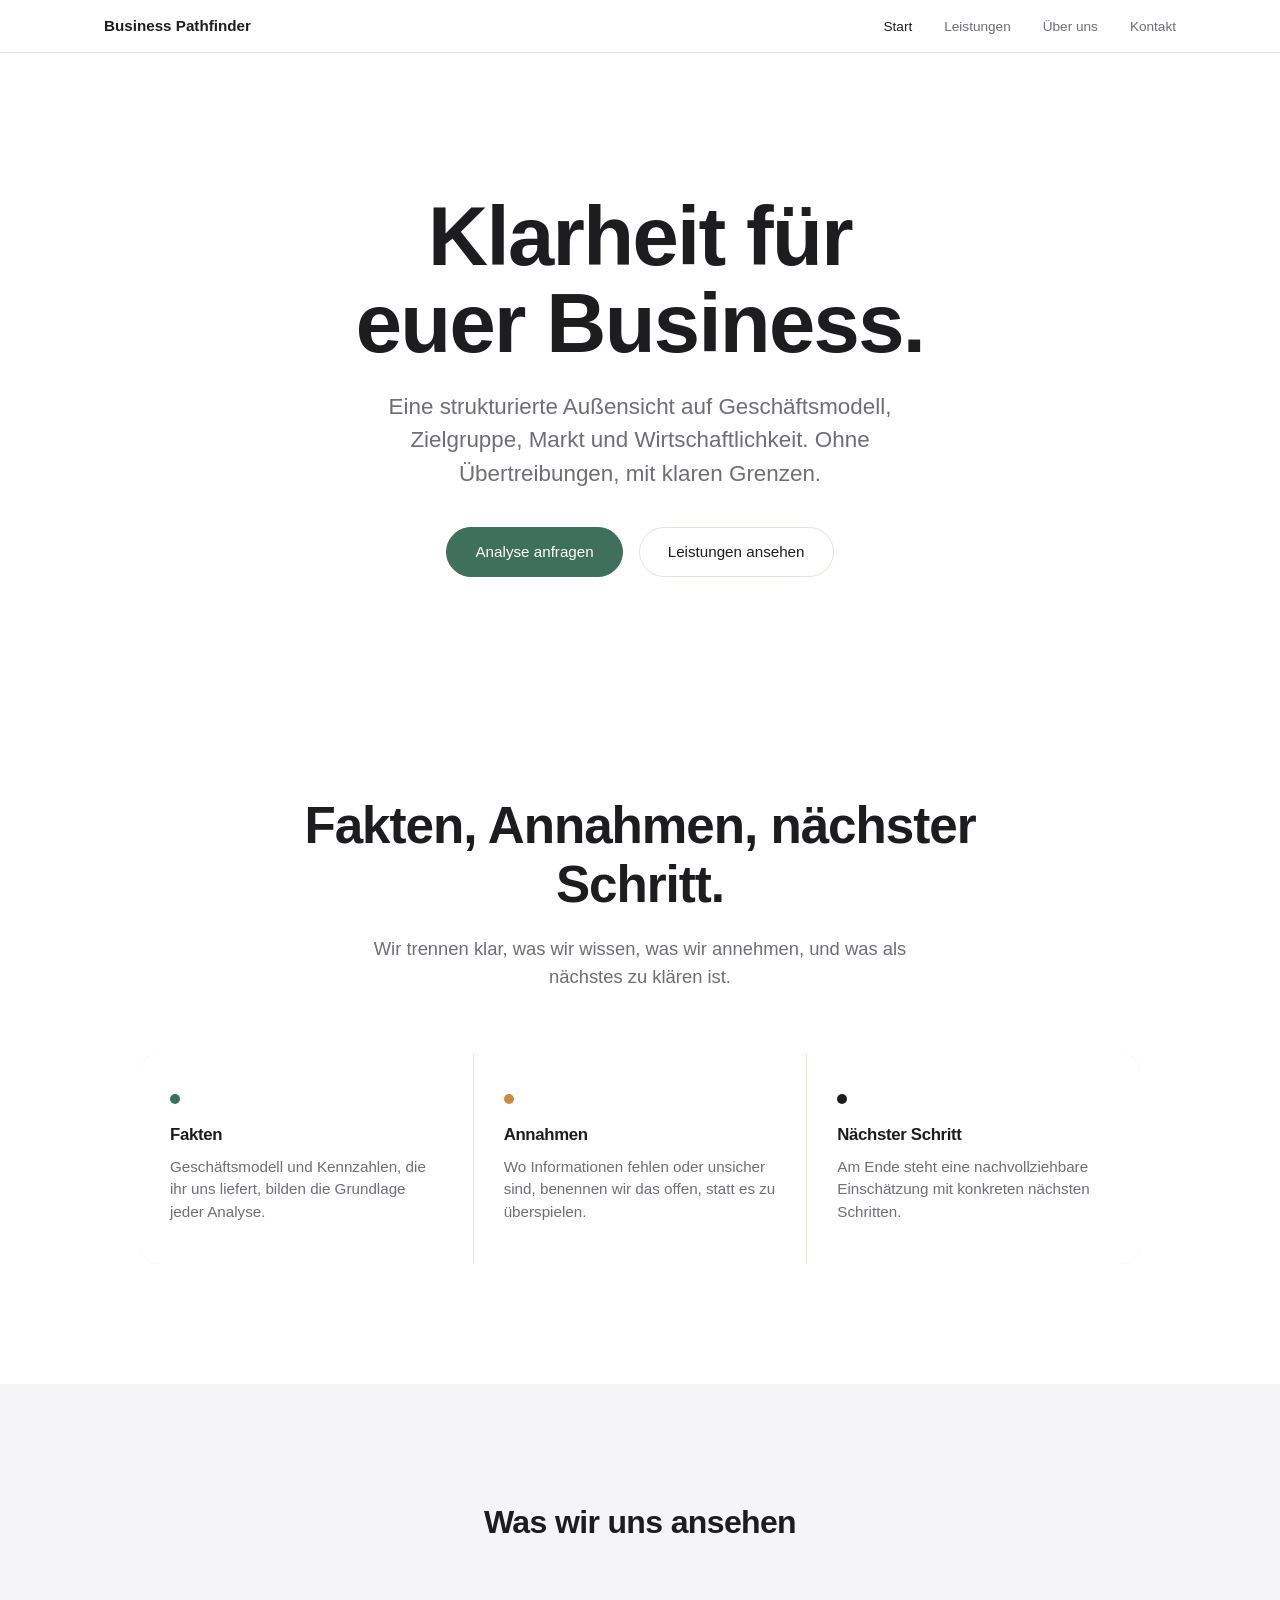
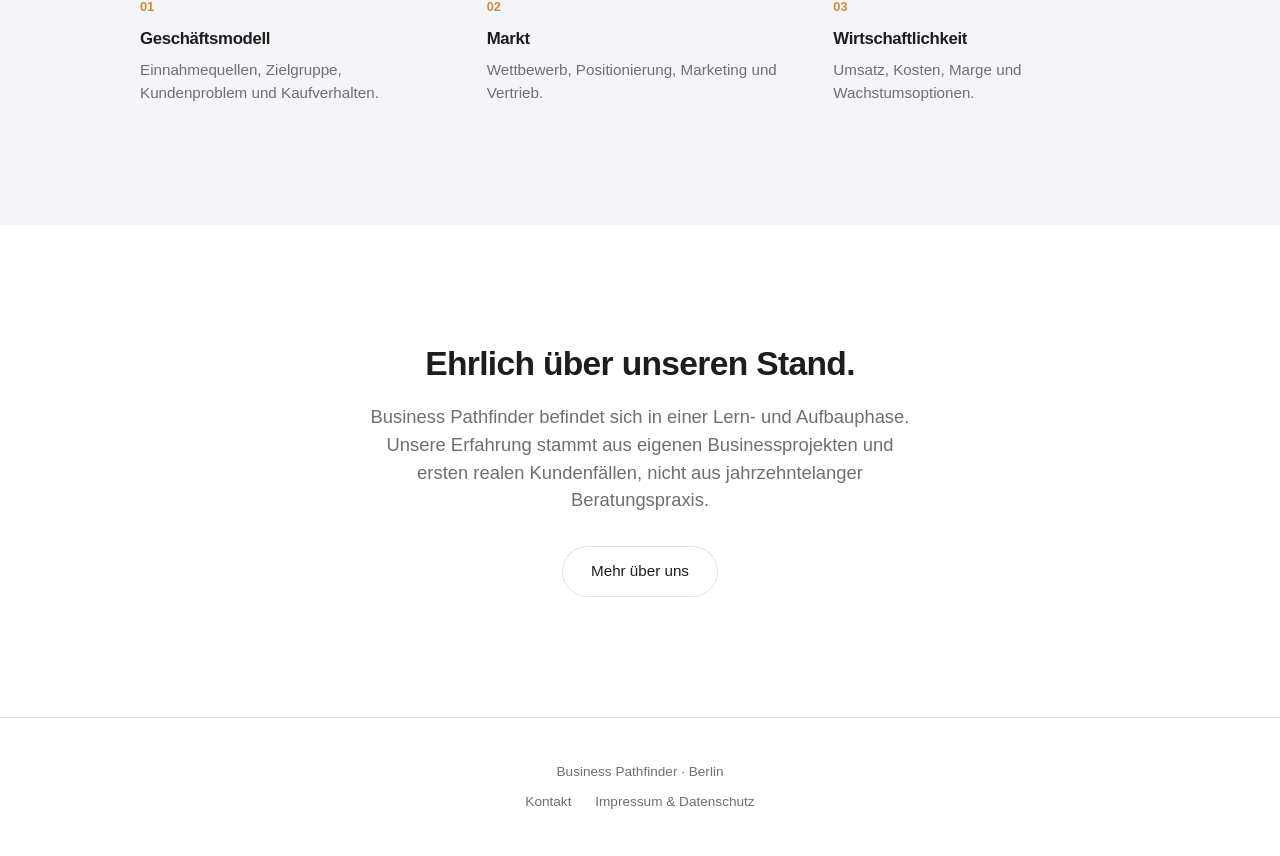
==== index.html @ 7f322a26 "Add files via upload" ====
<!DOCTYPE html>
<html lang="de">
<head>
<meta charset="UTF-8">
<meta name="viewport" content="width=device-width, initial-scale=1.0">
<title>Business Pathfinder — Analyse und Sparring für Gründer</title>
<meta name="description" content="Business Pathfinder analysiert Geschäftsmodell, Zielgruppe, Markt und Wirtschaftlichkeit für junge Gründer und kleine Unternehmen.">
<link rel="stylesheet" href="style.css">
</head>
<body>

<header class="site">
  <nav class="wrap">
    <a href="index.html" class="brand">Business Pathfinder</a>
    <ul class="navlinks">
      <li><a href="index.html" aria-current="page">Start</a></li>
      <li><a href="leistungen.html">Leistungen</a></li>
      <li><a href="ueber-uns.html">Über uns</a></li>
      <li><a href="kontakt.html">Kontakt</a></li>
    </ul>
  </nav>
</header>

<section class="hero">
  <div class="wrap">
    <h1>Klarheit für<br>euer Business.</h1>
    <p class="lede">Eine strukturierte Außensicht auf Geschäftsmodell, Zielgruppe, Markt und Wirtschaftlichkeit. Ohne Übertreibungen, mit klaren Grenzen.</p>
    <div class="cta-row">
      <a class="btn" href="kontakt.html">Analyse anfragen</a>
      <a class="btn ghost" href="leistungen.html">Leistungen ansehen</a>
    </div>
  </div>
</section>

<section class="statement">
  <div class="wrap">
    <h2>Fakten, Annahmen, nächster Schritt.</h2>
    <p>Wir trennen klar, was wir wissen, was wir annehmen, und was als nächstes zu klären ist.</p>
    <div class="triad">
      <div class="fakten">
        <div class="dot"></div>
        <h3>Fakten</h3>
        <p>Geschäftsmodell und Kennzahlen, die ihr uns liefert, bilden die Grundlage jeder Analyse.</p>
      </div>
      <div class="annahmen">
        <div class="dot"></div>
        <h3>Annahmen</h3>
        <p>Wo Informationen fehlen oder unsicher sind, benennen wir das offen, statt es zu überspielen.</p>
      </div>
      <div class="schritt">
        <div class="dot"></div>
        <h3>Nächster Schritt</h3>
        <p>Am Ende steht eine nachvollziehbare Einschätzung mit konkreten nächsten Schritten.</p>
      </div>
    </div>
  </div>
</section>

<section class="statement tint">
  <div class="wrap">
    <h2 style="font-size:2rem; margin-bottom:56px;">Was wir uns ansehen</h2>
    <div class="feature-grid">
      <div>
        <span class="num">01</span>
        <h3>Geschäftsmodell</h3>
        <p>Einnahmequellen, Zielgruppe, Kundenproblem und Kaufverhalten.</p>
      </div>
      <div>
        <span class="num">02</span>
        <h3>Markt</h3>
        <p>Wettbewerb, Positionierung, Marketing und Vertrieb.</p>
      </div>
      <div>
        <span class="num">03</span>
        <h3>Wirtschaftlichkeit</h3>
        <p>Umsatz, Kosten, Marge und Wachstumsoptionen.</p>
      </div>
    </div>
  </div>
</section>

<section class="statement">
  <div class="wrap">
    <h2 style="font-size:2.1rem;">Ehrlich über unseren Stand.</h2>
    <p>Business Pathfinder befindet sich in einer Lern- und Aufbauphase. Unsere Erfahrung stammt aus eigenen Businessprojekten und ersten realen Kundenfällen, nicht aus jahrzehntelanger Beratungspraxis.</p>
    <div class="cta-row" style="margin-top:32px;">
      <a class="btn ghost" href="ueber-uns.html">Mehr über uns</a>
    </div>
  </div>
</section>

<footer class="site">
  <div>Business Pathfinder · Berlin</div>
  <div style="margin-top:10px;">
    <a href="kontakt.html">Kontakt</a>
    <a href="impressum.html">Impressum &amp; Datenschutz</a>
  </div>
</footer>

</body>
</html>
---- style.css ----
/* Business Pathfinder — minimalist stylesheet, Apple/Tesla inspired */

:root {
  --bg: #FFFFFF;
  --bg-alt: #F5F5F7;
  --ink: #1D1D1F;
  --muted: #6E6E73;
  --green: #3F6F5D;
  --amber: #C98B3F;
  --hairline: #E4E1D8;
}

* { box-sizing: border-box; }
html { scroll-behavior: smooth; }

body {
  margin: 0;
  background: var(--bg);
  color: var(--ink);
  font-family: -apple-system, 'Inter', 'Segoe UI', sans-serif;
  -webkit-font-smoothing: antialiased;
  line-height: 1.5;
}

h1, h2, h3 { margin: 0; font-weight: 600; letter-spacing: -0.02em; }

.wrap { max-width: 1120px; margin: 0 auto; padding: 0 24px; }

header.site {
  position: sticky; top: 0; z-index: 20;
  background: rgba(255,255,255,0.8); backdrop-filter: blur(12px);
  border-bottom: 1px solid var(--hairline);
}
nav.wrap {
  display: flex; align-items: center; justify-content: space-between;
  height: 52px;
}
.brand { font-weight: 600; font-size: 0.95rem; color: var(--ink); text-decoration: none; }
.navlinks { display: flex; gap: 32px; list-style: none; margin: 0; padding: 0; }
.navlinks a { color: var(--muted); text-decoration: none; font-size: 0.85rem; }
.navlinks a:hover, .navlinks a[aria-current="page"] { color: var(--ink); }

.hero { text-align: center; padding: 140px 24px 100px; }
.hero h1 { font-size: clamp(2.8rem, 7vw, 5.2rem); line-height: 1.05; margin-bottom: 22px; }
.hero p.lede { font-size: clamp(1.15rem, 2vw, 1.4rem); color: var(--muted); max-width: 620px; margin: 0 auto 36px; }
.cta-row { display: flex; gap: 16px; justify-content: center; flex-wrap: wrap; }

.btn {
  display: inline-block; padding: 13px 28px; border-radius: 980px;
  text-decoration: none; font-size: 0.95rem; font-weight: 500;
  background: var(--green); color: #fff; border: 1px solid var(--green);
  transition: opacity 0.15s;
}
.btn:hover { opacity: 0.85; }
.btn.ghost { background: transparent; color: var(--ink); border-color: var(--hairline); }

.statement { padding: 120px 24px; text-align: center; }
.statement.tint { background: var(--bg-alt); }
.statement h2 { font-size: clamp(2rem, 4.5vw, 3.2rem); max-width: 760px; margin: 0 auto 20px; line-height: 1.15; }
.statement p { font-size: 1.15rem; color: var(--muted); max-width: 560px; margin: 0 auto; }

.triad {
  display: grid; grid-template-columns: repeat(3, 1fr); gap: 1px;
  background: var(--hairline); max-width: 1000px; margin: 64px auto 0;
  border-radius: 18px; overflow: hidden;
}
.triad > div { background: #fff; padding: 40px 30px; text-align: left; }
.triad .dot { width: 10px; height: 10px; border-radius: 50%; margin-bottom: 18px; }
.fakten .dot { background: var(--green); }
.annahmen .dot { background: var(--amber); }
.schritt .dot { background: var(--ink); }
.triad h3 { font-size: 1.05rem; margin-bottom: 8px; }
.triad p { font-size: 0.95rem; color: var(--muted); margin: 0; }

@media (max-width: 760px) { .triad { grid-template-columns: 1fr; border-radius: 12px; } }

.feature-grid {
  display: grid; grid-template-columns: repeat(3, 1fr); gap: 40px;
  max-width: 1000px; margin: 0 auto; text-align: left;
}
.feature-grid .num { font-size: 0.8rem; color: var(--amber); font-weight: 600; margin-bottom: 10px; display: block; }
.feature-grid h3 { font-size: 1.05rem; margin-bottom: 8px; }
.feature-grid p { color: var(--muted); font-size: 0.95rem; margin: 0; }

@media (max-width: 760px) { .feature-grid { grid-template-columns: 1fr; } }

footer.site {
  border-top: 1px solid var(--hairline); padding: 44px 24px; text-align: center;
  color: var(--muted); font-size: 0.85rem;
}
footer.site a { color: var(--muted); margin: 0 10px; text-decoration: none; }
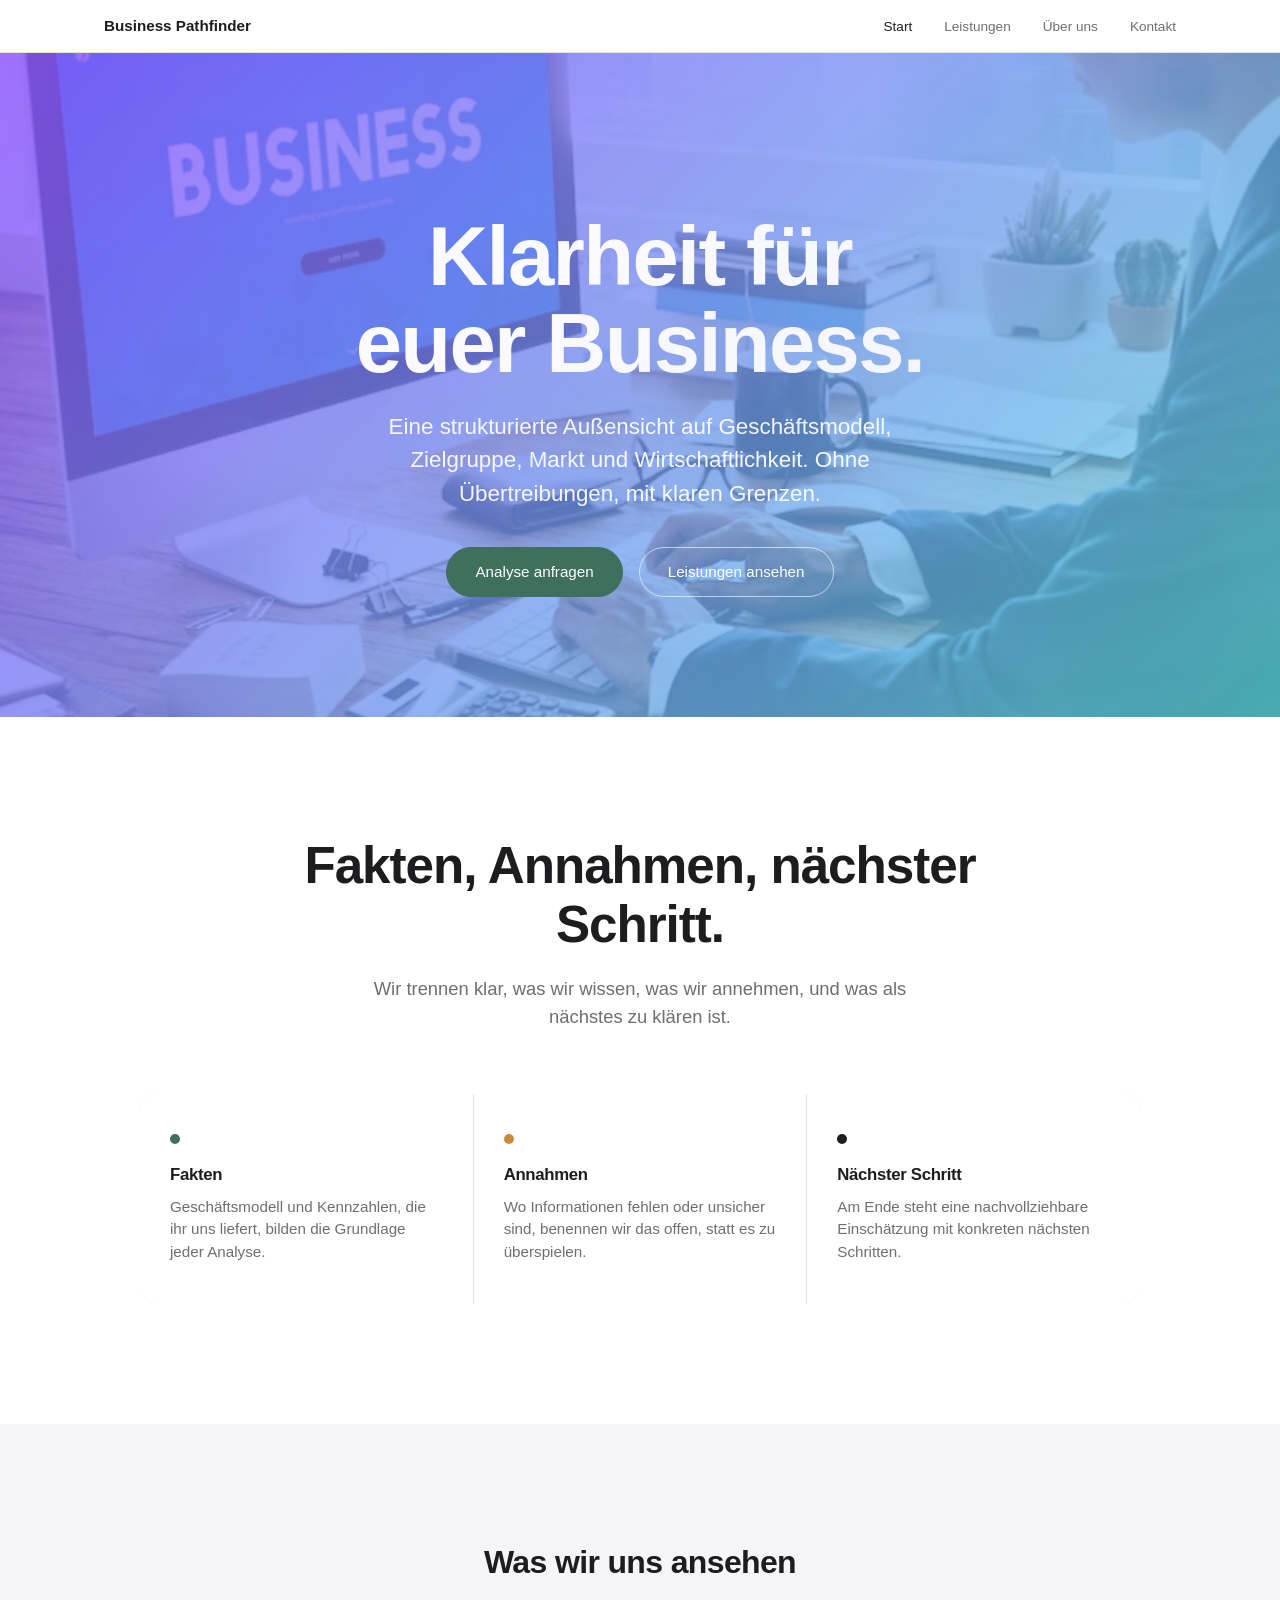
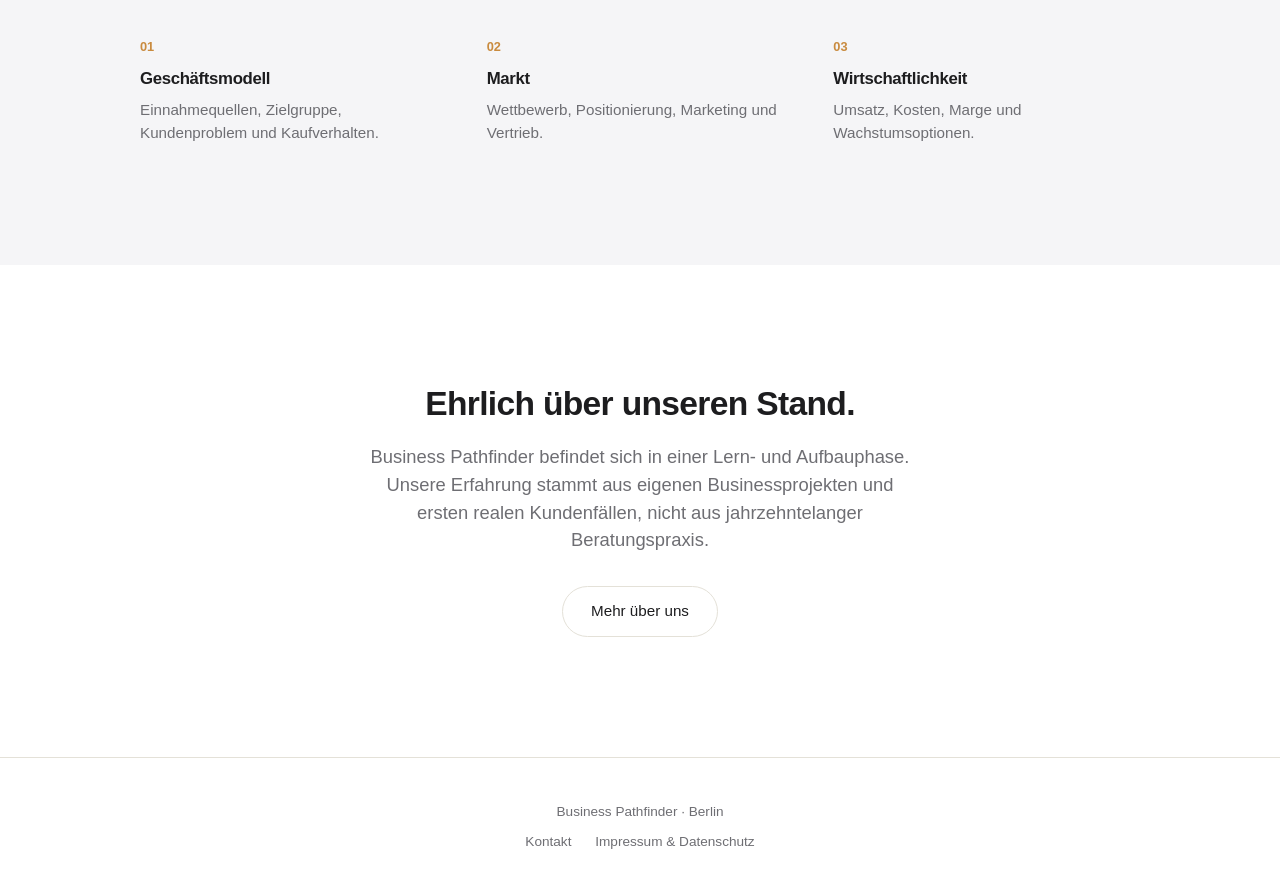
==== commit aedc039c: "Startseite: Hero mit Hintergrundbild, Verlaufs-Overlay und Einblend-Animation; Kontakt: drei separat" ====
--- a/index.html
+++ b/index.html
@@ -21,7 +21,7 @@
   </nav>
 </header>
 
-<section class="hero">
+<section class="hero hero-home">
   <div class="wrap">
     <h1>Klarheit für<br>euer Business.</h1>
     <p class="lede">Eine strukturierte Außensicht auf Geschäftsmodell, Zielgruppe, Markt und Wirtschaftlichkeit. Ohne Übertreibungen, mit klaren Grenzen.</p>
--- a/style.css
+++ b/style.css
@@ -45,6 +45,40 @@
 .hero p.lede { font-size: clamp(1.15rem, 2vw, 1.4rem); color: var(--muted); max-width: 620px; margin: 0 auto 36px; }
 .cta-row { display: flex; gap: 16px; justify-content: center; flex-wrap: wrap; }
 
+/* Startseite: Hero mit Hintergrundbild, Verlauf-Overlay und Einblend-Animation */
+.hero-home {
+  position: relative;
+  padding: 160px 24px 120px;
+  background-image:
+    linear-gradient(135deg, rgba(140,82,255,0.82), rgba(92,225,230,0.72)),
+    url('images/hero-bg.jpg');
+  background-size: cover;
+  background-position: center;
+  overflow: hidden;
+}
+.hero-home .wrap { position: relative; z-index: 1; }
+.hero-home h1 {
+  background: linear-gradient(135deg, #ffffff, #f2f2ff);
+  -webkit-background-clip: text; background-clip: text; color: transparent;
+  opacity: 0; transform: translateY(18px);
+  animation: heroHeadlineIn 0.8s ease-out 0.15s forwards;
+}
+.hero-home p.lede {
+  color: rgba(255,255,255,0.92);
+  opacity: 0; animation: heroFadeIn 0.8s ease-out 0.5s forwards;
+}
+.hero-home .cta-row { opacity: 0; animation: heroFadeIn 0.8s ease-out 0.75s forwards; }
+.hero-home .btn.ghost { color: #fff; border-color: rgba(255,255,255,0.6); }
+
+@keyframes heroHeadlineIn {
+  from { opacity: 0; transform: translateY(18px); }
+  to { opacity: 1; transform: translateY(0); }
+}
+@keyframes heroFadeIn {
+  from { opacity: 0; }
+  to { opacity: 1; }
+}
+
 .btn {
   display: inline-block; padding: 13px 28px; border-radius: 980px;
   text-decoration: none; font-size: 0.95rem; font-weight: 500;
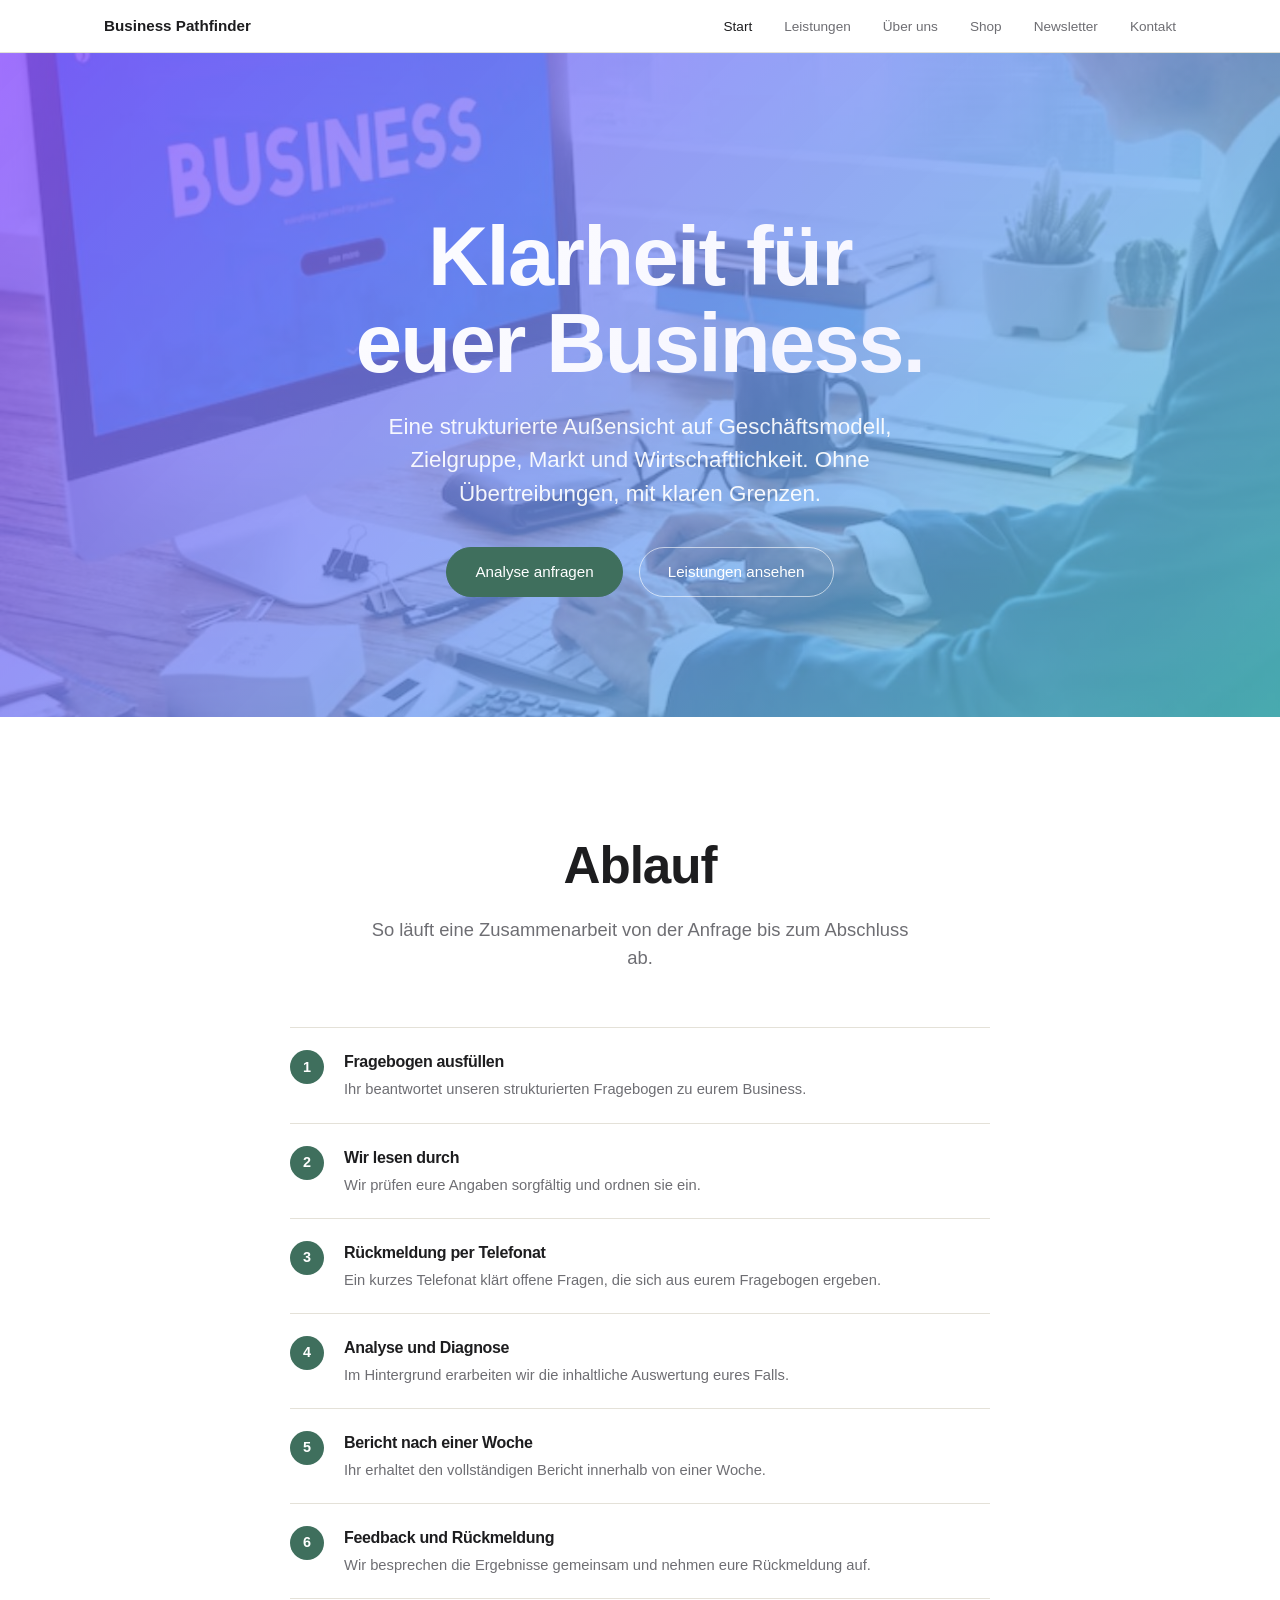
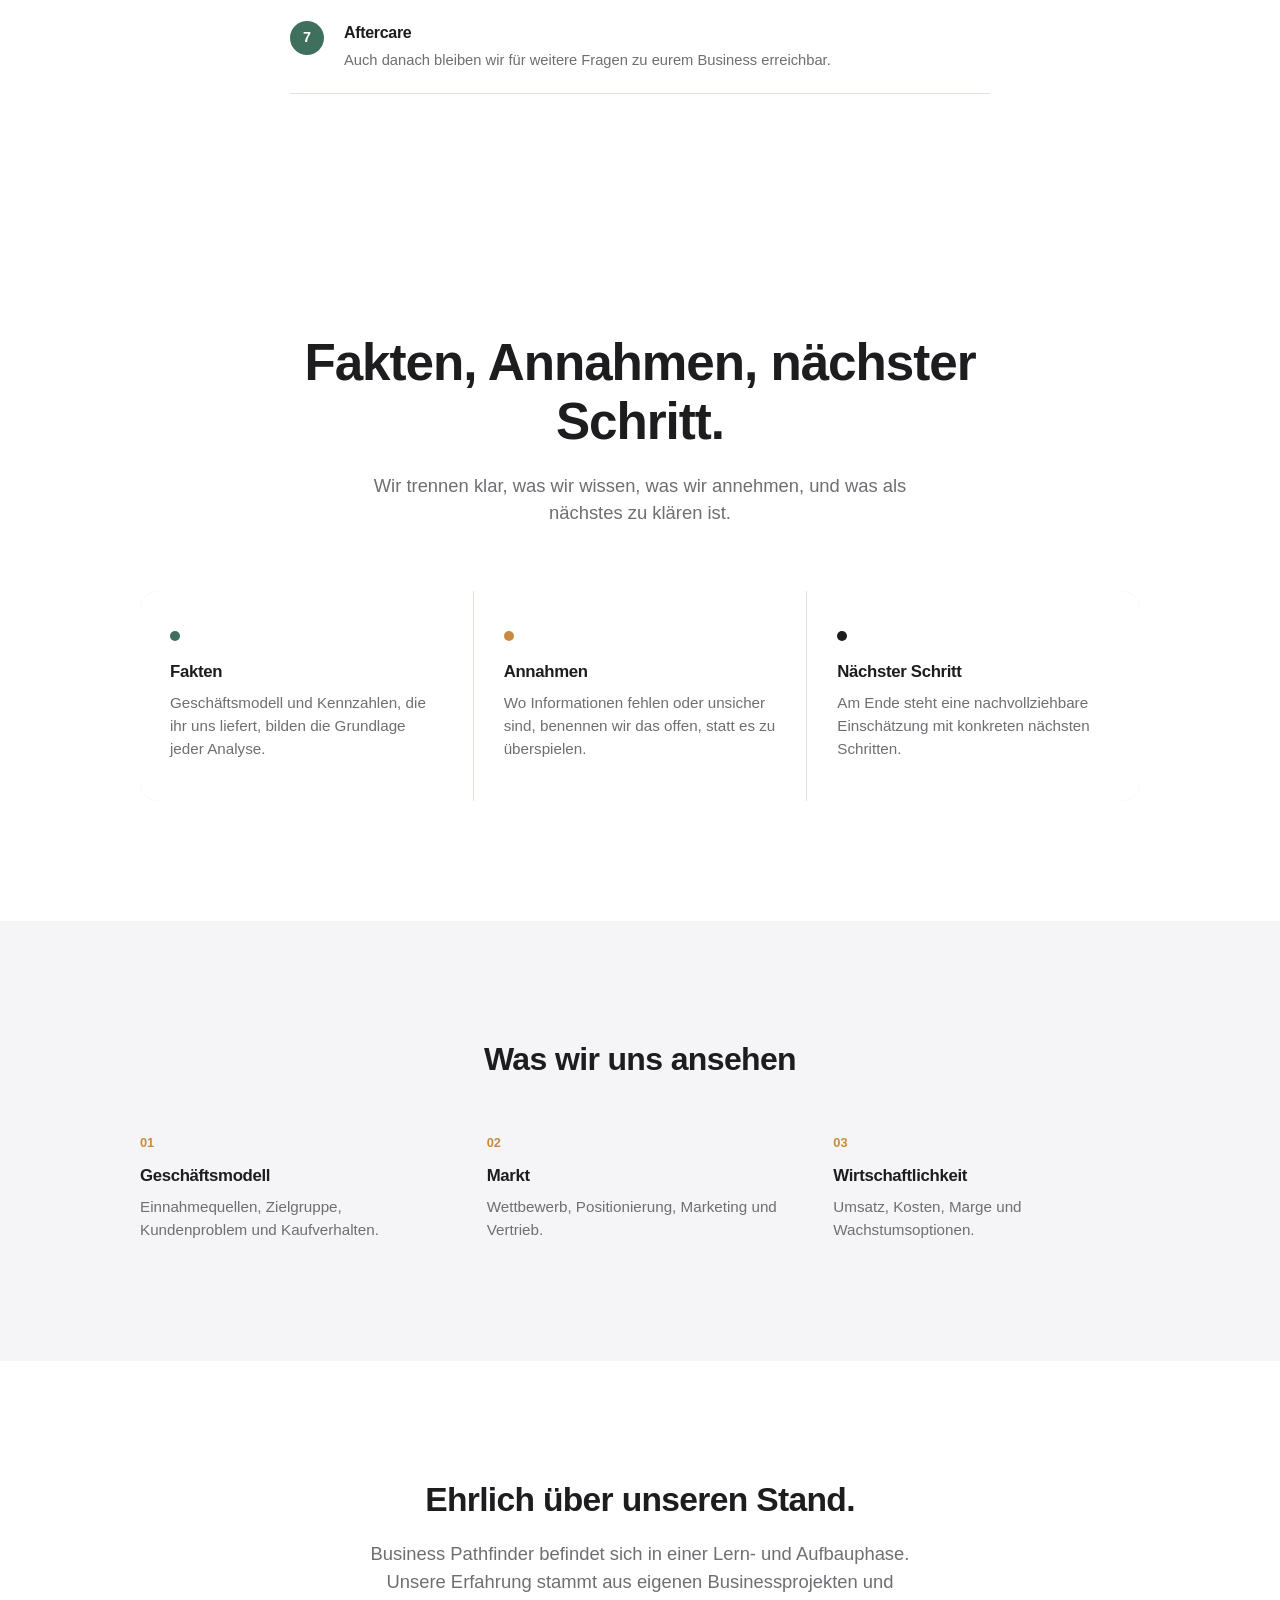
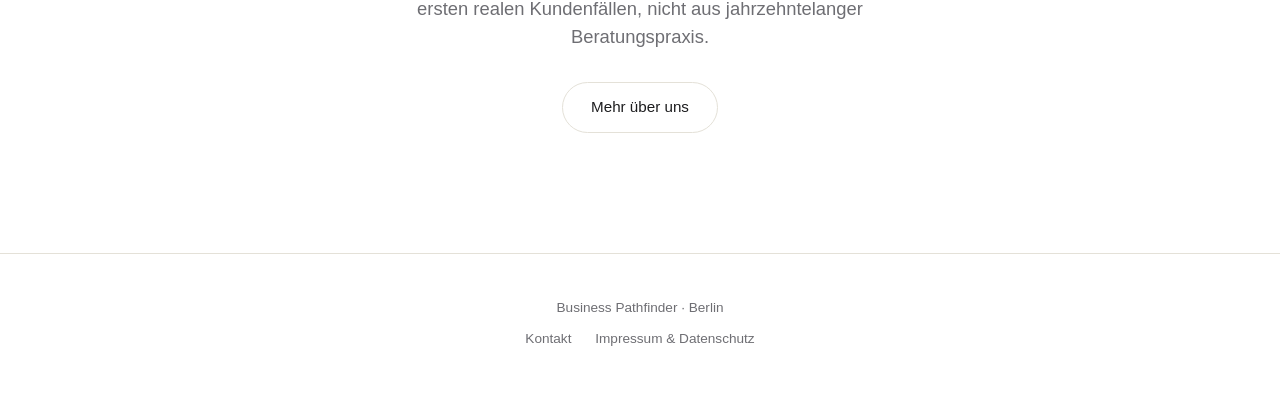
==== commit e1bbc0f8: "Mobile-freundliches Layout mit Hamburger-Menü, neue Ablauf-Sektion auf der Startseite, neue Seiten S" ====
--- a/index.html
+++ b/index.html
@@ -12,10 +12,14 @@
 <header class="site">
   <nav class="wrap">
     <a href="index.html" class="brand">Business Pathfinder</a>
+    <input type="checkbox" id="nav-toggle" class="nav-toggle">
+    <label for="nav-toggle" class="nav-burger" aria-label="Menü öffnen"><span></span></label>
     <ul class="navlinks">
       <li><a href="index.html" aria-current="page">Start</a></li>
       <li><a href="leistungen.html">Leistungen</a></li>
       <li><a href="ueber-uns.html">Über uns</a></li>
+      <li><a href="shop.html">Shop</a></li>
+      <li><a href="newsletter.html">Newsletter</a></li>
       <li><a href="kontakt.html">Kontakt</a></li>
     </ul>
   </nav>
@@ -29,6 +33,43 @@
       <a class="btn" href="kontakt.html">Analyse anfragen</a>
       <a class="btn ghost" href="leistungen.html">Leistungen ansehen</a>
     </div>
+  </div>
+</section>
+
+<section class="statement">
+  <div class="wrap">
+    <h2>Ablauf</h2>
+    <p>So läuft eine Zusammenarbeit von der Anfrage bis zum Abschluss ab.</p>
+    <ol class="ablauf">
+      <li>
+        <span class="ablauf-num">1</span>
+        <div><h3>Fragebogen ausfüllen</h3><p>Ihr beantwortet unseren strukturierten Fragebogen zu eurem Business.</p></div>
+      </li>
+      <li>
+        <span class="ablauf-num">2</span>
+        <div><h3>Wir lesen durch</h3><p>Wir prüfen eure Angaben sorgfältig und ordnen sie ein.</p></div>
+      </li>
+      <li>
+        <span class="ablauf-num">3</span>
+        <div><h3>Rückmeldung per Telefonat</h3><p>Ein kurzes Telefonat klärt offene Fragen, die sich aus eurem Fragebogen ergeben.</p></div>
+      </li>
+      <li>
+        <span class="ablauf-num">4</span>
+        <div><h3>Analyse und Diagnose</h3><p>Im Hintergrund erarbeiten wir die inhaltliche Auswertung eures Falls.</p></div>
+      </li>
+      <li>
+        <span class="ablauf-num">5</span>
+        <div><h3>Bericht nach einer Woche</h3><p>Ihr erhaltet den vollständigen Bericht innerhalb von einer Woche.</p></div>
+      </li>
+      <li>
+        <span class="ablauf-num">6</span>
+        <div><h3>Feedback und Rückmeldung</h3><p>Wir besprechen die Ergebnisse gemeinsam und nehmen eure Rückmeldung auf.</p></div>
+      </li>
+      <li>
+        <span class="ablauf-num">7</span>
+        <div><h3>Aftercare</h3><p>Auch danach bleiben wir für weitere Fragen zu eurem Business erreichbar.</p></div>
+      </li>
+    </ol>
   </div>
 </section>
 
--- a/style.css
+++ b/style.css
@@ -39,6 +39,34 @@
 .navlinks { display: flex; gap: 32px; list-style: none; margin: 0; padding: 0; }
 .navlinks a { color: var(--muted); text-decoration: none; font-size: 0.85rem; }
 .navlinks a:hover, .navlinks a[aria-current="page"] { color: var(--ink); }
+
+.nav-toggle { display: none; }
+.nav-burger {
+  display: none; width: 26px; height: 20px; position: relative; cursor: pointer;
+}
+.nav-burger span, .nav-burger span::before, .nav-burger span::after {
+  content: ''; position: absolute; left: 0; width: 100%; height: 2px;
+  background: var(--ink); transition: transform 0.2s;
+}
+.nav-burger span { top: 9px; }
+.nav-burger span::before { top: -8px; }
+.nav-burger span::after { top: 8px; }
+
+@media (max-width: 760px) {
+  nav.wrap { height: 52px; flex-wrap: wrap; }
+  .nav-burger { display: block; }
+  .navlinks {
+    display: none; flex-direction: column; gap: 0;
+    flex-basis: 100%; order: 3;
+    border-top: 1px solid var(--hairline); margin-top: 12px;
+  }
+  .navlinks li { width: 100%; }
+  .navlinks a { display: block; padding: 14px 4px; border-bottom: 1px solid var(--hairline); font-size: 0.95rem; }
+  .nav-toggle:checked ~ .navlinks { display: flex; }
+  .nav-toggle:checked ~ .nav-burger span { background: transparent; }
+  .nav-toggle:checked ~ .nav-burger span::before { top: 0; transform: rotate(45deg); }
+  .nav-toggle:checked ~ .nav-burger span::after { top: 0; transform: rotate(-45deg); }
+}
 
 .hero { text-align: center; padding: 140px 24px 100px; }
 .hero h1 { font-size: clamp(2.8rem, 7vw, 5.2rem); line-height: 1.05; margin-bottom: 22px; }
@@ -118,8 +146,60 @@
 
 @media (max-width: 760px) { .feature-grid { grid-template-columns: 1fr; } }
 
+.ablauf { list-style: none; margin: 56px auto 0; padding: 0; max-width: 700px; }
+.ablauf li {
+  display: flex; gap: 20px; align-items: flex-start;
+  padding: 22px 0; border-top: 1px solid var(--hairline); text-align: left;
+}
+.ablauf li:last-child { border-bottom: 1px solid var(--hairline); }
+.ablauf-num {
+  flex-shrink: 0; width: 34px; height: 34px; border-radius: 50%;
+  background: var(--green); color: #fff; display: flex; align-items: center;
+  justify-content: center; font-weight: 600; font-size: 0.9rem;
+}
+.ablauf h3 { font-size: 1rem; margin-bottom: 4px; }
+.statement .ablauf p { margin: 0; max-width: none; text-align: left; font-size: 0.92rem; color: var(--muted); }
+
 footer.site {
   border-top: 1px solid var(--hairline); padding: 44px 24px; text-align: center;
   color: var(--muted); font-size: 0.85rem;
 }
 footer.site a { color: var(--muted); margin: 0 10px; text-decoration: none; }
+
+/* Basiselemente, die auf mehreren Unterseiten verwendet werden */
+img { max-width: 100%; height: auto; display: block; }
+
+section { padding: 72px 0; }
+
+.kicker {
+  text-transform: uppercase; letter-spacing: 0.08em; font-size: 0.75rem;
+  font-weight: 600; color: var(--green); margin-bottom: 16px;
+}
+
+.grid-2 { display: grid; grid-template-columns: 1fr 1fr; gap: 48px; text-align: left; }
+.grid-2 p { color: var(--muted); }
+
+.plain { list-style: none; margin: 0; padding: 0; display: flex; flex-direction: column; gap: 14px; }
+.plain li { display: flex; gap: 14px; align-items: baseline; }
+.plain .num { font-size: 0.8rem; color: var(--amber); font-weight: 600; flex-shrink: 0; width: 22px; }
+
+.alt { background: var(--bg-alt); }
+.section-head { text-align: center; margin-bottom: 44px; }
+.section-head h2 { font-size: clamp(1.6rem, 3.5vw, 2.2rem); }
+
+.transparency {
+  border-left: 3px solid var(--amber); background: var(--bg-alt);
+  padding: 24px 28px; border-radius: 4px; text-align: left;
+}
+.transparency h2 { margin-bottom: 10px; text-align: left; }
+.transparency p { margin: 0; max-width: none; text-align: left; }
+
+.disclaimer { color: var(--muted); font-size: 0.85rem; font-style: italic; margin-top: 32px; }
+
+@media (max-width: 760px) {
+  section { padding: 52px 0; }
+  .hero { padding: 110px 24px 70px; }
+  .hero-home { padding: 130px 24px 90px; }
+  .statement { padding: 70px 24px; }
+  .grid-2 { grid-template-columns: 1fr; gap: 36px; }
+}
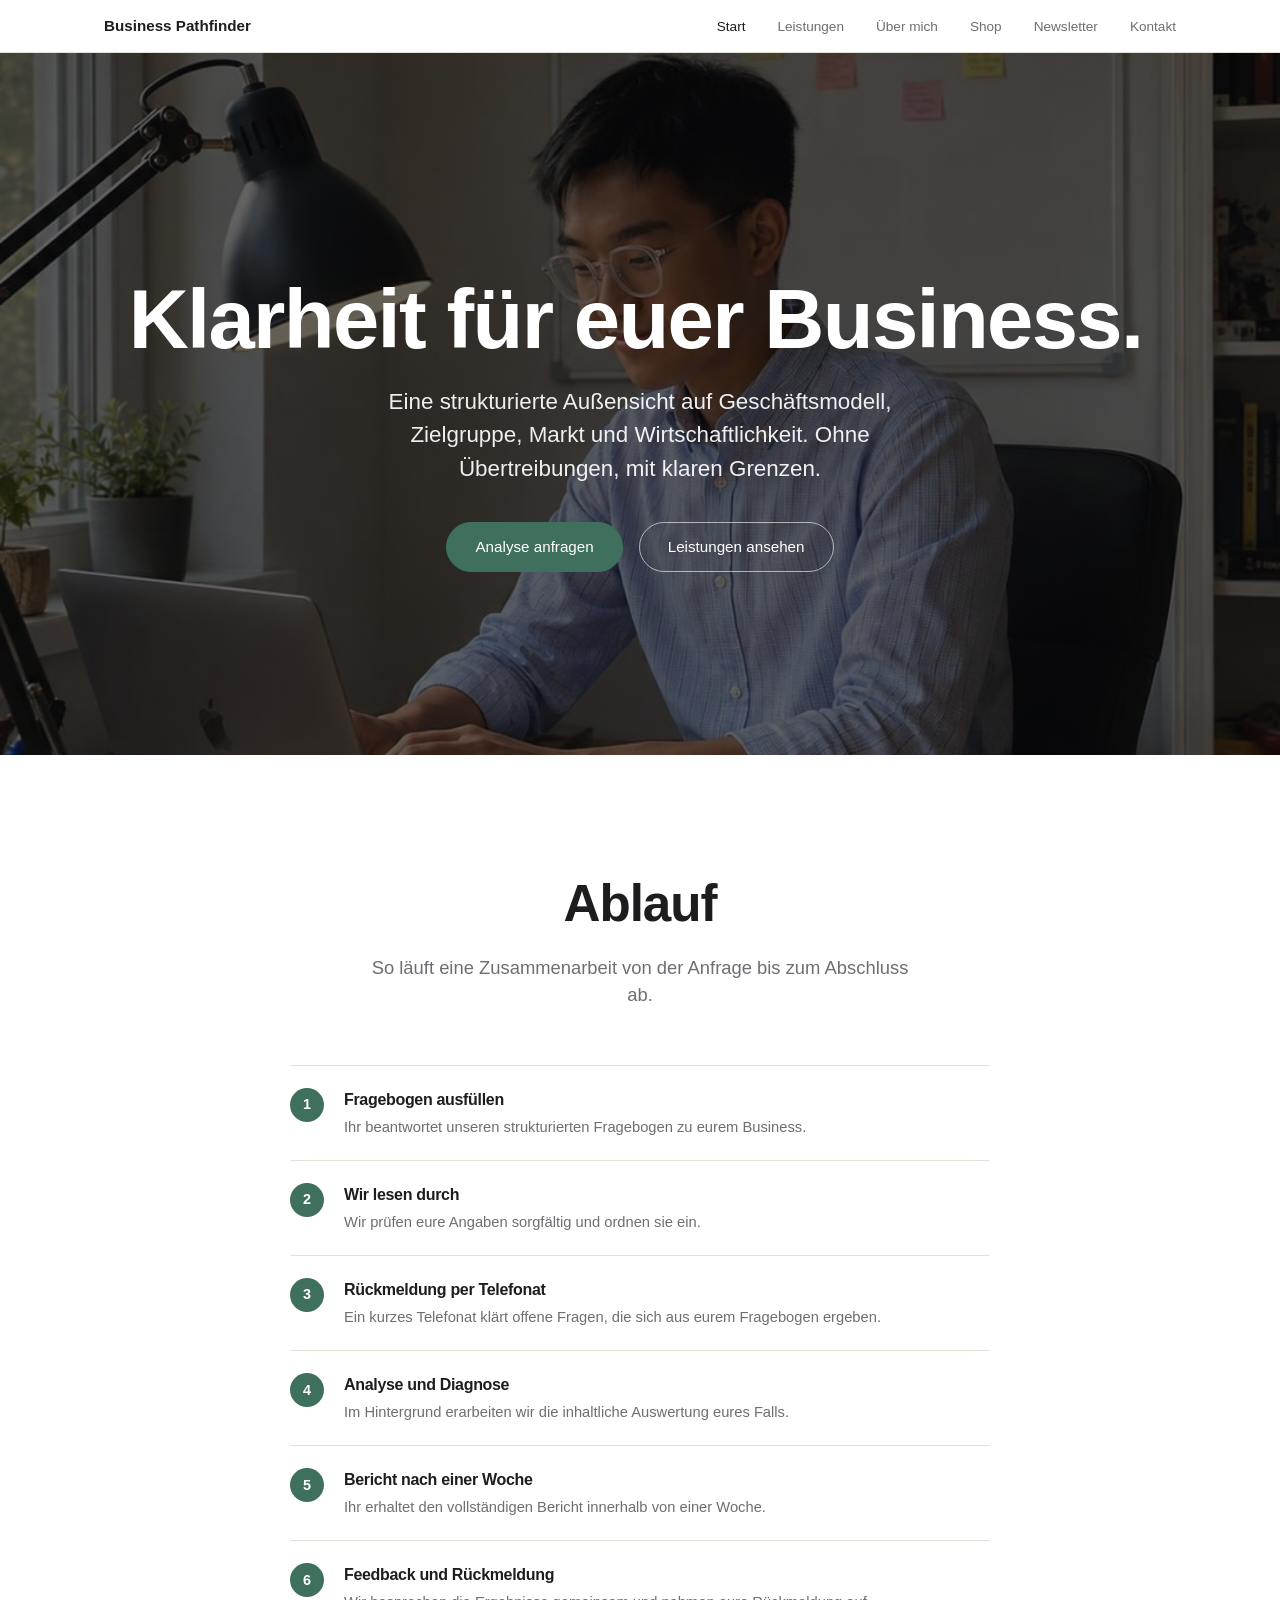
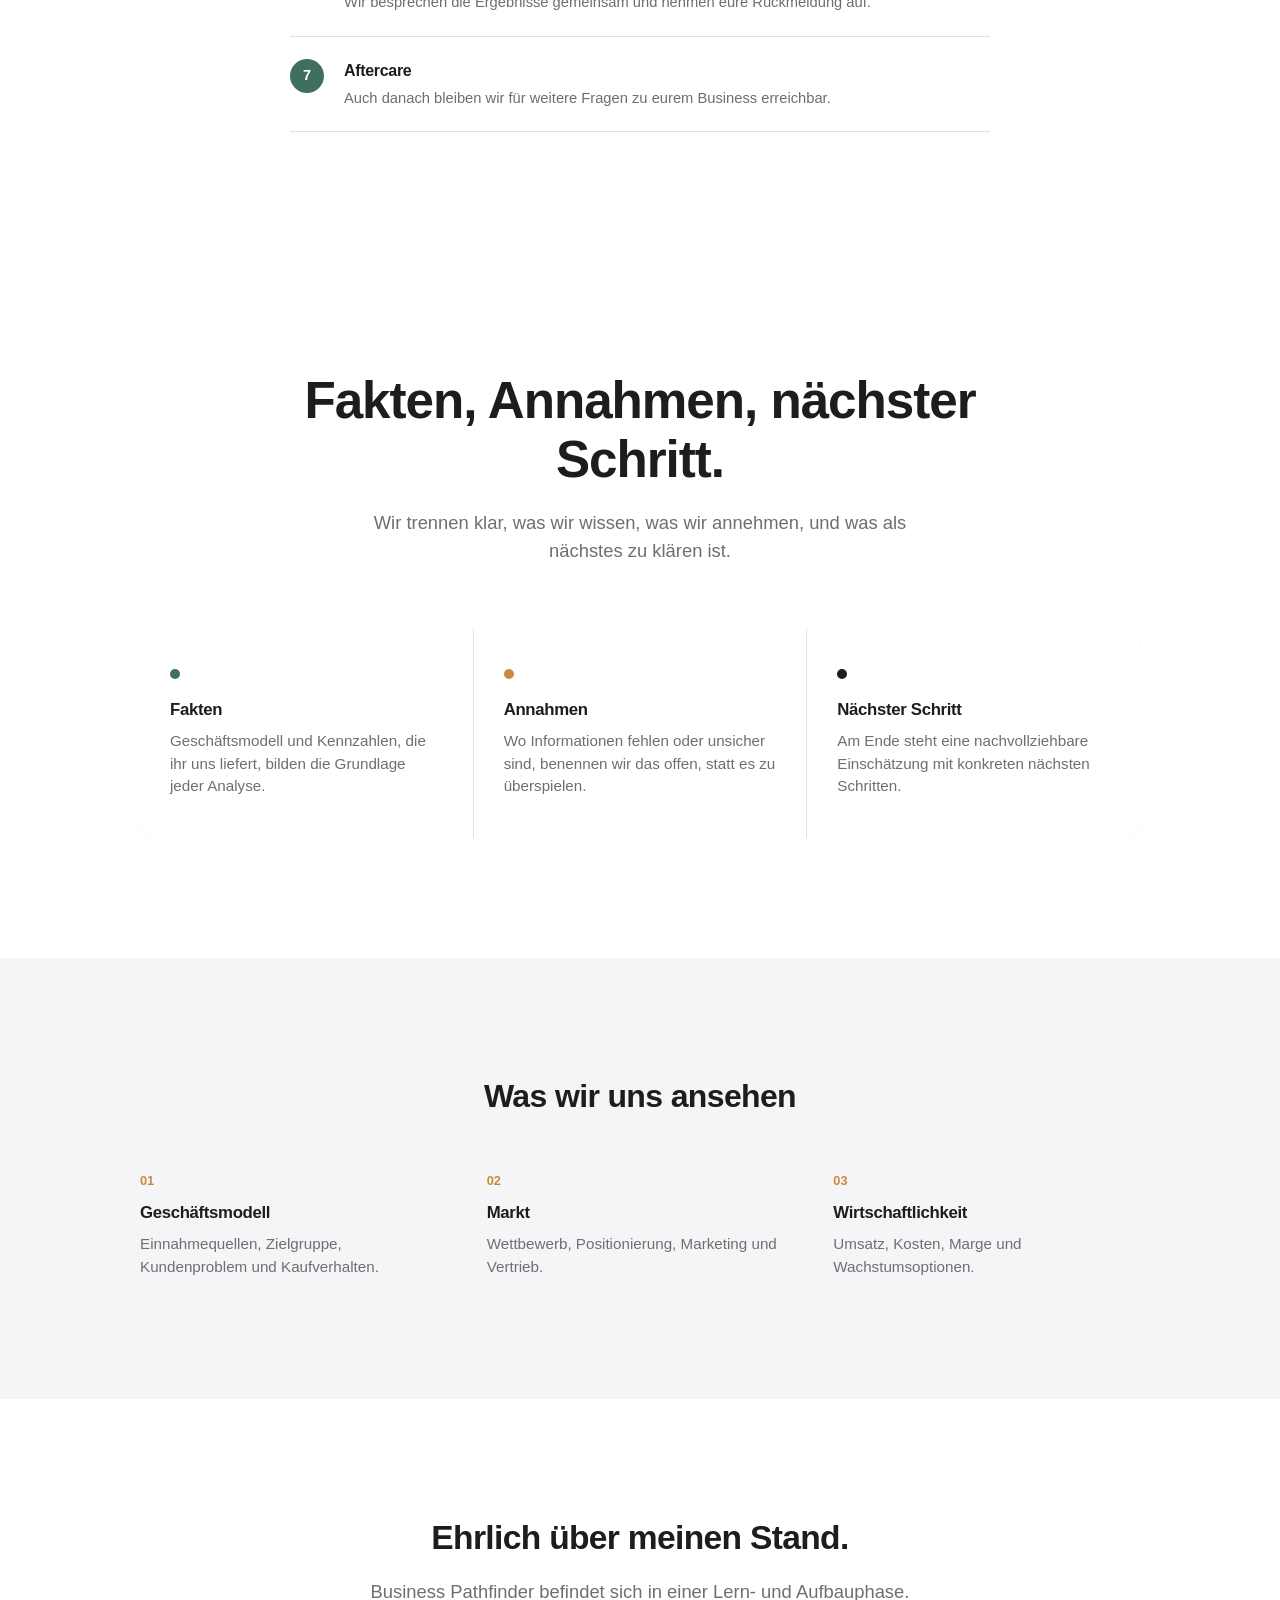
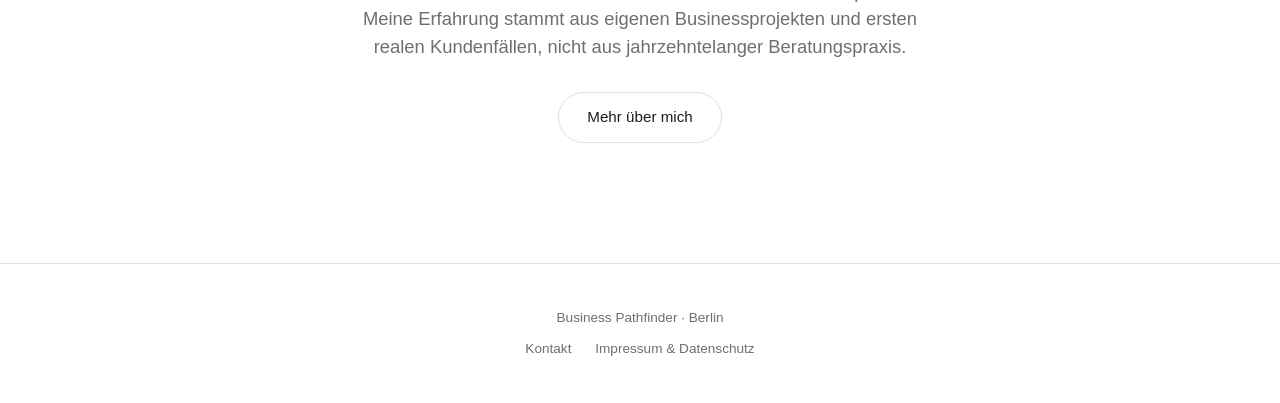
==== commit c78e1bf9: "Personal Branding: Ueber mich mit echtem Portraitfoto und Ich-Perspektive; Startseite-Hero mit echte" ====
--- a/index.html
+++ b/index.html
@@ -17,7 +17,7 @@
     <ul class="navlinks">
       <li><a href="index.html" aria-current="page">Start</a></li>
       <li><a href="leistungen.html">Leistungen</a></li>
-      <li><a href="ueber-uns.html">Über uns</a></li>
+      <li><a href="ueber-uns.html">Über mich</a></li>
       <li><a href="shop.html">Shop</a></li>
       <li><a href="newsletter.html">Newsletter</a></li>
       <li><a href="kontakt.html">Kontakt</a></li>
@@ -27,7 +27,7 @@
 
 <section class="hero hero-home">
   <div class="wrap">
-    <h1>Klarheit für<br>euer Business.</h1>
+    <h1 id="hero-title">Klarheit für euer Business.</h1>
     <p class="lede">Eine strukturierte Außensicht auf Geschäftsmodell, Zielgruppe, Markt und Wirtschaftlichkeit. Ohne Übertreibungen, mit klaren Grenzen.</p>
     <div class="cta-row">
       <a class="btn" href="kontakt.html">Analyse anfragen</a>
@@ -35,6 +35,31 @@
     </div>
   </div>
 </section>
+
+<script>
+(function () {
+  var el = document.getElementById('hero-title');
+  if (!el) return;
+  var text = 'Klarheit für euer Business.';
+  var reduceMotion = window.matchMedia && window.matchMedia('(prefers-reduced-motion: reduce)').matches;
+  if (reduceMotion) {
+    el.textContent = text;
+    el.classList.add('typed-done');
+    return;
+  }
+  var i = 0;
+  el.textContent = '';
+  (function type() {
+    el.textContent = text.slice(0, i);
+    if (i <= text.length) {
+      i++;
+      setTimeout(type, 42);
+    } else {
+      el.classList.add('typed-done');
+    }
+  })();
+})();
+</script>
 
 <section class="statement">
   <div class="wrap">
@@ -122,10 +147,10 @@
 
 <section class="statement">
   <div class="wrap">
-    <h2 style="font-size:2.1rem;">Ehrlich über unseren Stand.</h2>
-    <p>Business Pathfinder befindet sich in einer Lern- und Aufbauphase. Unsere Erfahrung stammt aus eigenen Businessprojekten und ersten realen Kundenfällen, nicht aus jahrzehntelanger Beratungspraxis.</p>
+    <h2 style="font-size:2.1rem;">Ehrlich über meinen Stand.</h2>
+    <p>Business Pathfinder befindet sich in einer Lern- und Aufbauphase. Meine Erfahrung stammt aus eigenen Businessprojekten und ersten realen Kundenfällen, nicht aus jahrzehntelanger Beratungspraxis.</p>
     <div class="cta-row" style="margin-top:32px;">
-      <a class="btn ghost" href="ueber-uns.html">Mehr über uns</a>
+      <a class="btn ghost" href="ueber-uns.html">Mehr über mich</a>
     </div>
   </div>
 </section>
--- a/style.css
+++ b/style.css
@@ -73,39 +73,52 @@
 .hero p.lede { font-size: clamp(1.15rem, 2vw, 1.4rem); color: var(--muted); max-width: 620px; margin: 0 auto 36px; }
 .cta-row { display: flex; gap: 16px; justify-content: center; flex-wrap: wrap; }
 
-/* Startseite: Hero mit Hintergrundbild, Verlauf-Overlay und Einblend-Animation */
+/* Startseite: Hero mit Hintergrundfoto, dunklem Overlay (kein Farbverlauf) */
 .hero-home {
   position: relative;
   padding: 160px 24px 120px;
+  min-height: 78vh;
+  display: flex; align-items: center;
   background-image:
-    linear-gradient(135deg, rgba(140,82,255,0.82), rgba(92,225,230,0.72)),
-    url('images/hero-bg.jpg');
+    linear-gradient(rgba(10,10,12,0.62), rgba(10,10,12,0.62)),
+    url('images/hero-start.jpg');
   background-size: cover;
   background-position: center;
   overflow: hidden;
 }
-.hero-home .wrap { position: relative; z-index: 1; }
+.hero-home .wrap { position: relative; z-index: 1; width: 100%; }
 .hero-home h1 {
-  background: linear-gradient(135deg, #ffffff, #f2f2ff);
-  -webkit-background-clip: text; background-clip: text; color: transparent;
-  opacity: 0; transform: translateY(18px);
-  animation: heroHeadlineIn 0.8s ease-out 0.15s forwards;
-}
-.hero-home p.lede {
-  color: rgba(255,255,255,0.92);
-  opacity: 0; animation: heroFadeIn 0.8s ease-out 0.5s forwards;
-}
-.hero-home .cta-row { opacity: 0; animation: heroFadeIn 0.8s ease-out 0.75s forwards; }
+  color: #fff;
+  display: inline-block;
+  border-right: 3px solid rgba(255,255,255,0.85);
+  padding-right: 6px;
+  animation: heroCursor 0.8s steps(1) infinite;
+}
+.hero-home h1.typed-done { animation: none; border-right-color: transparent; }
+.hero-home p.lede { color: rgba(255,255,255,0.92); }
 .hero-home .btn.ghost { color: #fff; border-color: rgba(255,255,255,0.6); }
 
-@keyframes heroHeadlineIn {
-  from { opacity: 0; transform: translateY(18px); }
-  to { opacity: 1; transform: translateY(0); }
-}
-@keyframes heroFadeIn {
-  from { opacity: 0; }
-  to { opacity: 1; }
-}
+@keyframes heroCursor { 50% { border-color: transparent; } }
+
+@media (prefers-reduced-motion: reduce) {
+  .hero-home h1 { animation: none; border-right-color: transparent; }
+}
+
+/* Über mich: Hero mit Portraitfoto, leichtes Overlay, Foto bleibt gut sichtbar */
+.hero-about {
+  position: relative;
+  min-height: 420px;
+  display: flex; align-items: flex-end;
+  padding: 24px;
+  background-image:
+    linear-gradient(rgba(8,8,10,0.05), rgba(8,8,10,0.55)),
+    url('images/profil-yunchan.jpg');
+  background-size: cover;
+  background-position: center 18%;
+}
+.hero-about .wrap { width: 100%; padding-bottom: 32px; }
+.hero-about .kicker { color: rgba(255,255,255,0.85); }
+.hero-about h1 { color: #fff; text-shadow: 0 2px 20px rgba(0,0,0,0.5); }
 
 .btn {
   display: inline-block; padding: 13px 28px; border-radius: 980px;
@@ -199,7 +212,8 @@
 @media (max-width: 760px) {
   section { padding: 52px 0; }
   .hero { padding: 110px 24px 70px; }
-  .hero-home { padding: 130px 24px 90px; }
+  .hero-home { padding: 130px 24px 90px; min-height: 60vh; }
+  .hero-about { min-height: 340px; }
   .statement { padding: 70px 24px; }
   .grid-2 { grid-template-columns: 1fr; gap: 36px; }
 }
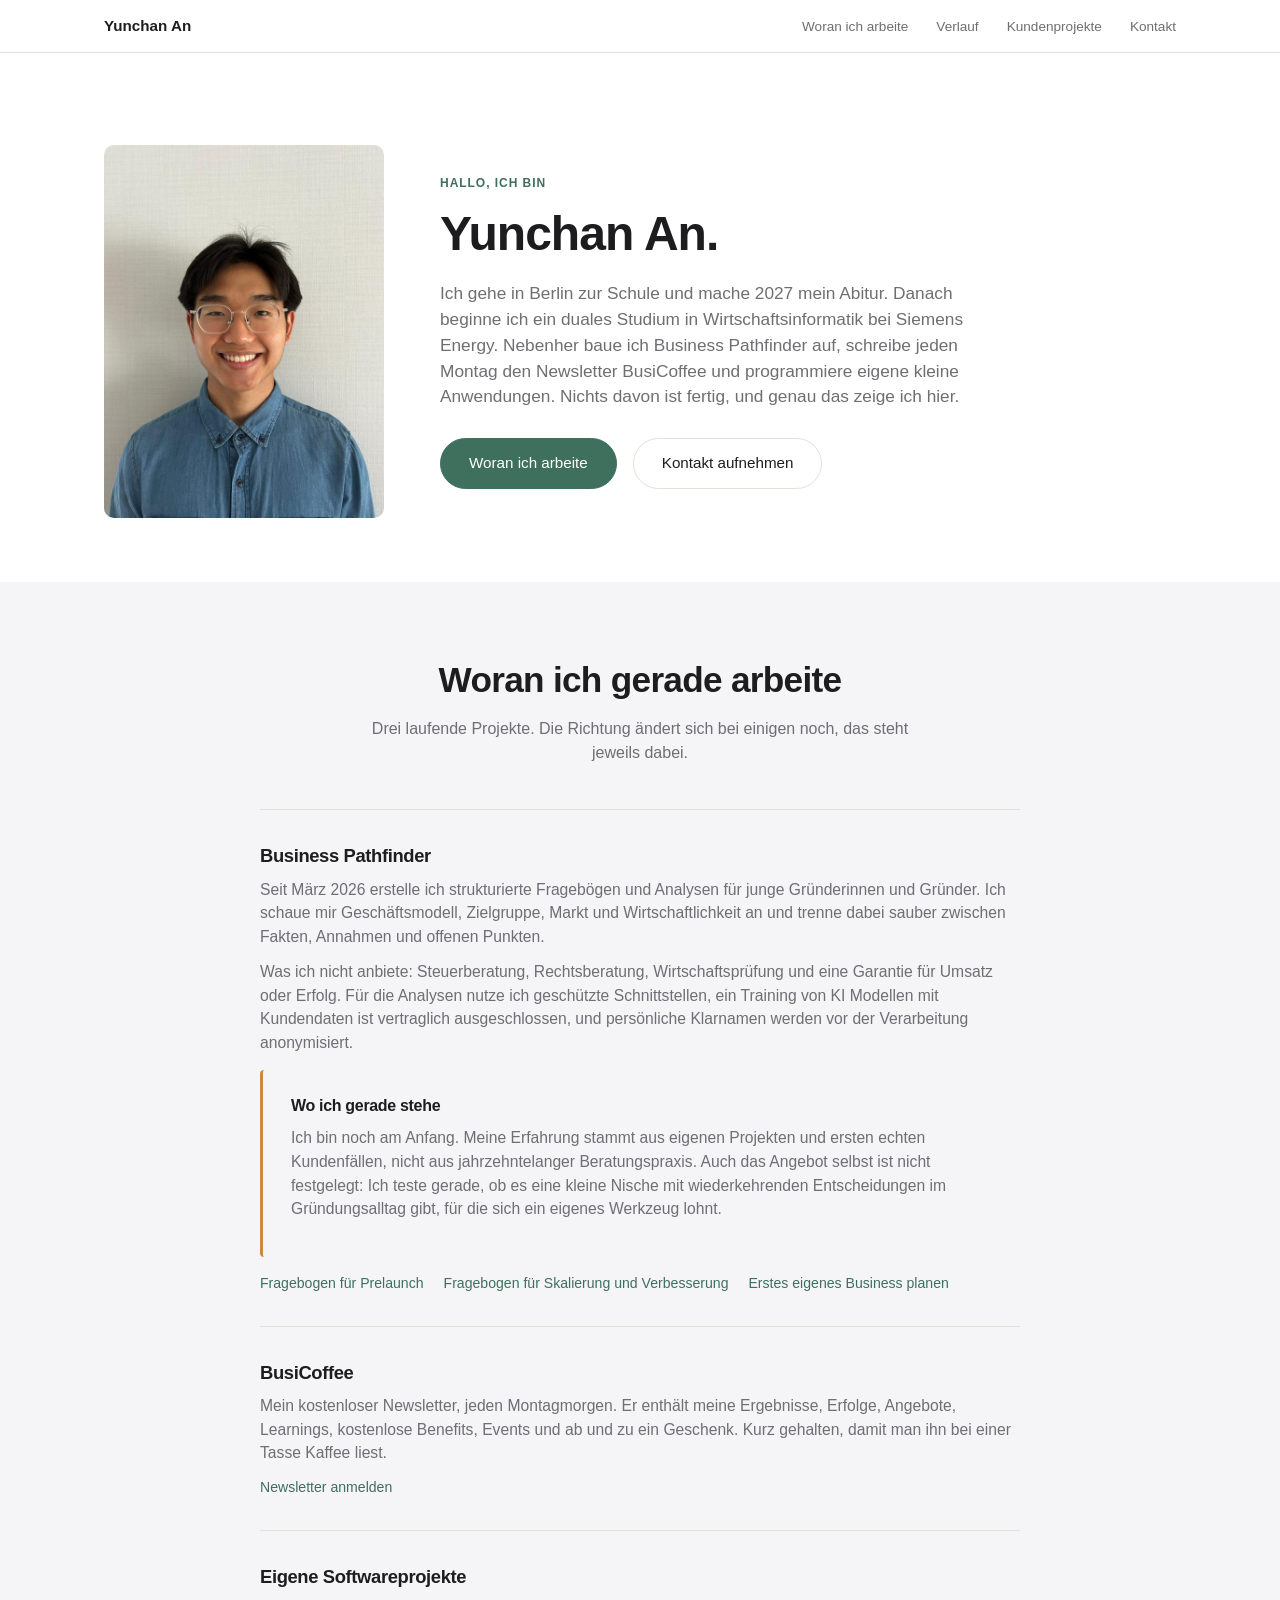
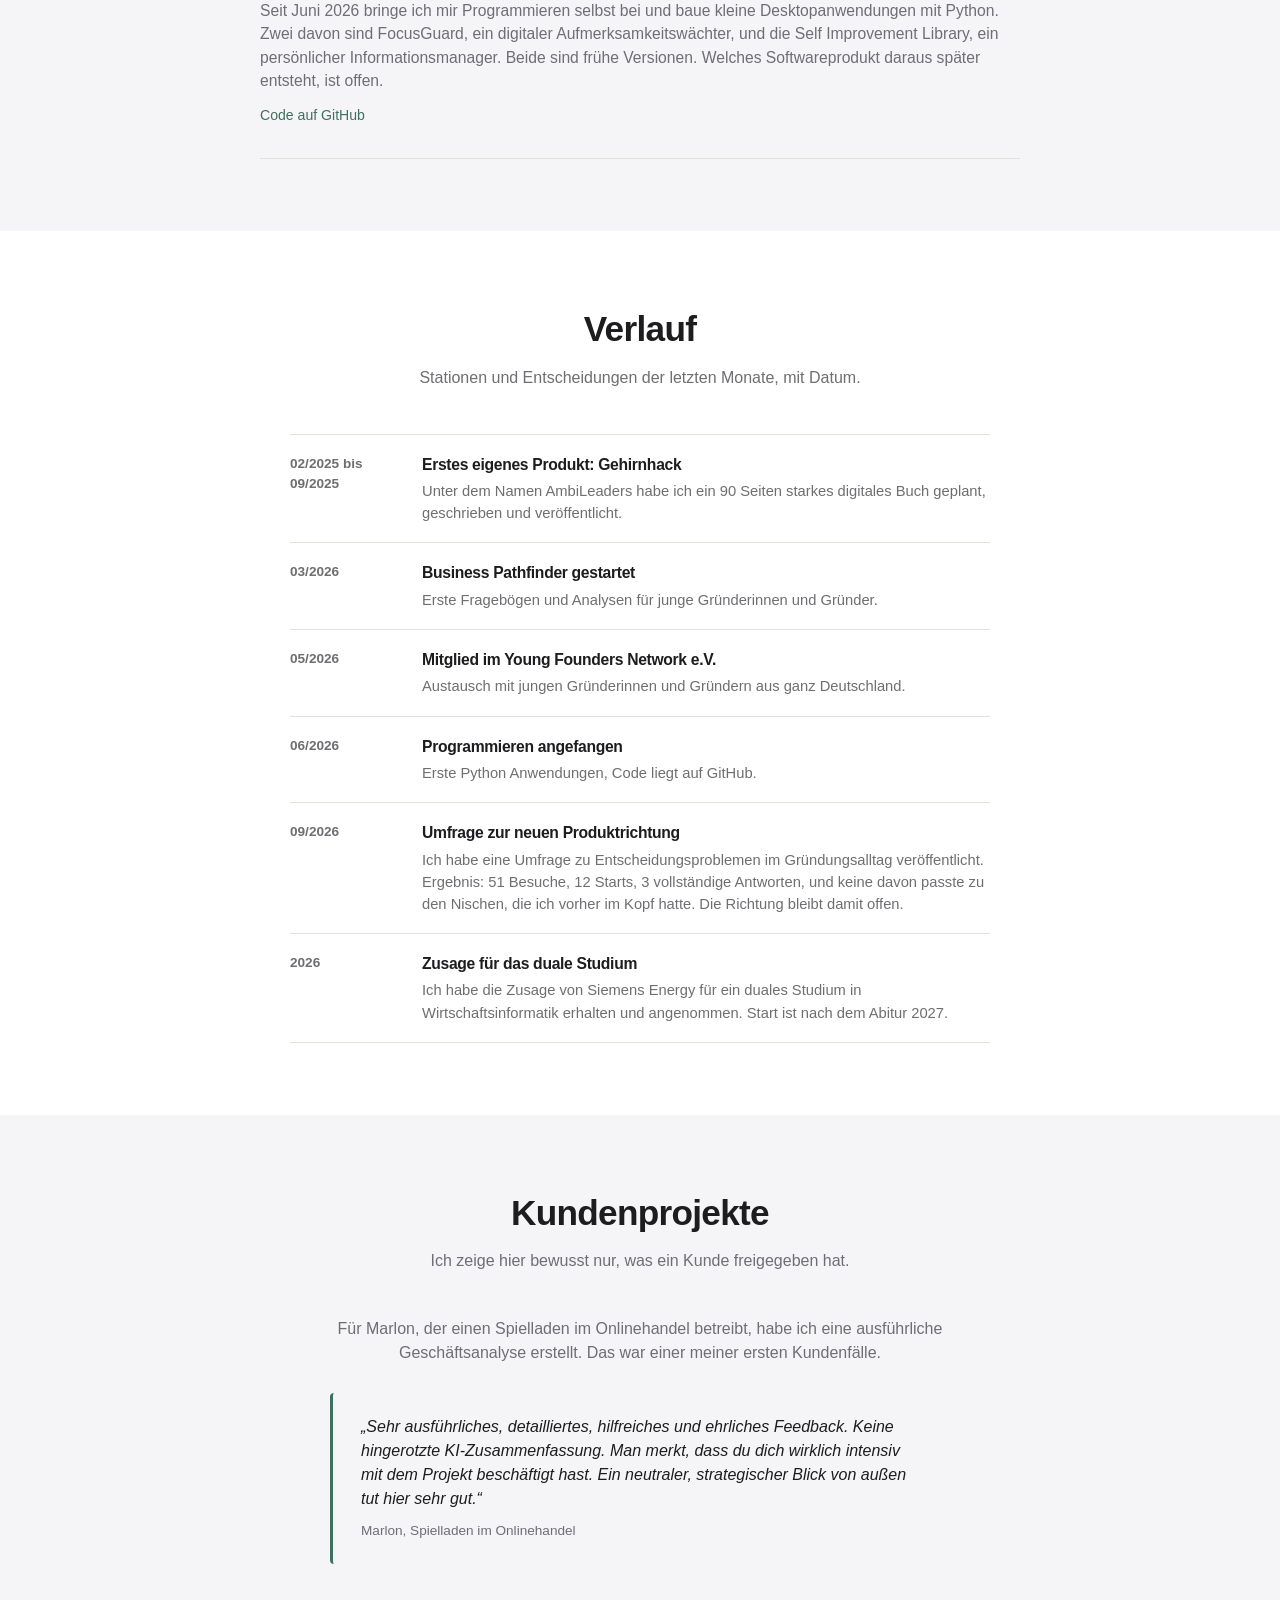
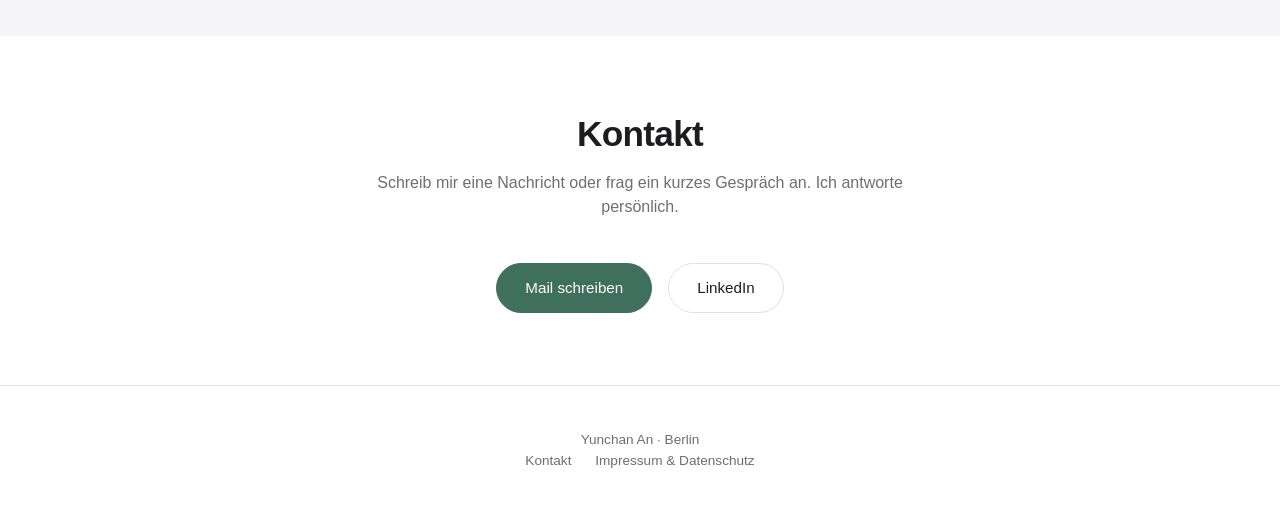
==== commit 53454c18: "Umbau zur Personal Branding Seite: eine Hauptseite mit Ankerlinks, redaktioneller Stil, Impressum mi" ====
--- a/index.html
+++ b/index.html
@@ -3,163 +3,151 @@
 <head>
 <meta charset="UTF-8">
 <meta name="viewport" content="width=device-width, initial-scale=1.0">
-<title>Business Pathfinder — Analyse und Sparring für Gründer</title>
-<meta name="description" content="Business Pathfinder analysiert Geschäftsmodell, Zielgruppe, Markt und Wirtschaftlichkeit für junge Gründer und kleine Unternehmen.">
+<title>Yunchan An — Business Pathfinder, BusiCoffee und eigene Softwareprojekte</title>
+<meta name="description" content="Yunchan An, Schüler in Berlin. Hier dokumentiere ich, woran ich arbeite: Business Pathfinder, der Newsletter BusiCoffee und eigene Softwareprojekte.">
 <link rel="stylesheet" href="style.css">
 </head>
 <body>
 
 <header class="site">
   <nav class="wrap">
-    <a href="index.html" class="brand">Business Pathfinder</a>
+    <a href="#top" class="brand">Yunchan An</a>
     <input type="checkbox" id="nav-toggle" class="nav-toggle">
     <label for="nav-toggle" class="nav-burger" aria-label="Menü öffnen"><span></span></label>
     <ul class="navlinks">
-      <li><a href="index.html" aria-current="page">Start</a></li>
-      <li><a href="leistungen.html">Leistungen</a></li>
-      <li><a href="ueber-uns.html">Über mich</a></li>
-      <li><a href="shop.html">Shop</a></li>
-      <li><a href="newsletter.html">Newsletter</a></li>
-      <li><a href="kontakt.html">Kontakt</a></li>
+      <li><a href="#projekte">Woran ich arbeite</a></li>
+      <li><a href="#verlauf">Verlauf</a></li>
+      <li><a href="#kundenprojekte">Kundenprojekte</a></li>
+      <li><a href="#kontakt">Kontakt</a></li>
     </ul>
   </nav>
 </header>
 
-<section class="hero hero-home">
+<section class="intro" id="top">
   <div class="wrap">
-    <h1 id="hero-title">Klarheit für euer Business.</h1>
-    <p class="lede">Eine strukturierte Außensicht auf Geschäftsmodell, Zielgruppe, Markt und Wirtschaftlichkeit. Ohne Übertreibungen, mit klaren Grenzen.</p>
-    <div class="cta-row">
-      <a class="btn" href="kontakt.html">Analyse anfragen</a>
-      <a class="btn ghost" href="leistungen.html">Leistungen ansehen</a>
+    <div class="intro-photo">
+      <img src="images/profil-yunchan.jpg" alt="Porträt von Yunchan An" width="600" height="800">
     </div>
-  </div>
-</section>
-
-<script>
-(function () {
-  var el = document.getElementById('hero-title');
-  if (!el) return;
-  var text = 'Klarheit für euer Business.';
-  var reduceMotion = window.matchMedia && window.matchMedia('(prefers-reduced-motion: reduce)').matches;
-  if (reduceMotion) {
-    el.textContent = text;
-    el.classList.add('typed-done');
-    return;
-  }
-  var i = 0;
-  el.textContent = '';
-  (function type() {
-    el.textContent = text.slice(0, i);
-    if (i <= text.length) {
-      i++;
-      setTimeout(type, 42);
-    } else {
-      el.classList.add('typed-done');
-    }
-  })();
-})();
-</script>
-
-<section class="statement">
-  <div class="wrap">
-    <h2>Ablauf</h2>
-    <p>So läuft eine Zusammenarbeit von der Anfrage bis zum Abschluss ab.</p>
-    <ol class="ablauf">
-      <li>
-        <span class="ablauf-num">1</span>
-        <div><h3>Fragebogen ausfüllen</h3><p>Ihr beantwortet unseren strukturierten Fragebogen zu eurem Business.</p></div>
-      </li>
-      <li>
-        <span class="ablauf-num">2</span>
-        <div><h3>Wir lesen durch</h3><p>Wir prüfen eure Angaben sorgfältig und ordnen sie ein.</p></div>
-      </li>
-      <li>
-        <span class="ablauf-num">3</span>
-        <div><h3>Rückmeldung per Telefonat</h3><p>Ein kurzes Telefonat klärt offene Fragen, die sich aus eurem Fragebogen ergeben.</p></div>
-      </li>
-      <li>
-        <span class="ablauf-num">4</span>
-        <div><h3>Analyse und Diagnose</h3><p>Im Hintergrund erarbeiten wir die inhaltliche Auswertung eures Falls.</p></div>
-      </li>
-      <li>
-        <span class="ablauf-num">5</span>
-        <div><h3>Bericht nach einer Woche</h3><p>Ihr erhaltet den vollständigen Bericht innerhalb von einer Woche.</p></div>
-      </li>
-      <li>
-        <span class="ablauf-num">6</span>
-        <div><h3>Feedback und Rückmeldung</h3><p>Wir besprechen die Ergebnisse gemeinsam und nehmen eure Rückmeldung auf.</p></div>
-      </li>
-      <li>
-        <span class="ablauf-num">7</span>
-        <div><h3>Aftercare</h3><p>Auch danach bleiben wir für weitere Fragen zu eurem Business erreichbar.</p></div>
-      </li>
-    </ol>
-  </div>
-</section>
-
-<section class="statement">
-  <div class="wrap">
-    <h2>Fakten, Annahmen, nächster Schritt.</h2>
-    <p>Wir trennen klar, was wir wissen, was wir annehmen, und was als nächstes zu klären ist.</p>
-    <div class="triad">
-      <div class="fakten">
-        <div class="dot"></div>
-        <h3>Fakten</h3>
-        <p>Geschäftsmodell und Kennzahlen, die ihr uns liefert, bilden die Grundlage jeder Analyse.</p>
-      </div>
-      <div class="annahmen">
-        <div class="dot"></div>
-        <h3>Annahmen</h3>
-        <p>Wo Informationen fehlen oder unsicher sind, benennen wir das offen, statt es zu überspielen.</p>
-      </div>
-      <div class="schritt">
-        <div class="dot"></div>
-        <h3>Nächster Schritt</h3>
-        <p>Am Ende steht eine nachvollziehbare Einschätzung mit konkreten nächsten Schritten.</p>
+    <div class="intro-text">
+      <div class="kicker">Hallo, ich bin</div>
+      <h1>Yunchan An.</h1>
+      <p class="lede">Ich gehe in Berlin zur Schule und mache 2027 mein Abitur. Danach beginne ich ein duales Studium in Wirtschaftsinformatik bei Siemens Energy. Nebenher baue ich Business Pathfinder auf, schreibe jeden Montag den Newsletter BusiCoffee und programmiere eigene kleine Anwendungen. Nichts davon ist fertig, und genau das zeige ich hier.</p>
+      <div class="cta-row">
+        <a class="btn" href="#projekte">Woran ich arbeite</a>
+        <a class="btn ghost" href="#kontakt">Kontakt aufnehmen</a>
       </div>
     </div>
   </div>
 </section>
 
-<section class="statement tint">
+<section class="alt" id="projekte">
   <div class="wrap">
-    <h2 style="font-size:2rem; margin-bottom:56px;">Was wir uns ansehen</h2>
-    <div class="feature-grid">
-      <div>
-        <span class="num">01</span>
-        <h3>Geschäftsmodell</h3>
-        <p>Einnahmequellen, Zielgruppe, Kundenproblem und Kaufverhalten.</p>
-      </div>
-      <div>
-        <span class="num">02</span>
-        <h3>Markt</h3>
-        <p>Wettbewerb, Positionierung, Marketing und Vertrieb.</p>
-      </div>
-      <div>
-        <span class="num">03</span>
-        <h3>Wirtschaftlichkeit</h3>
-        <p>Umsatz, Kosten, Marge und Wachstumsoptionen.</p>
-      </div>
+    <div class="section-head">
+      <h2>Woran ich gerade arbeite</h2>
+      <p>Drei laufende Projekte. Die Richtung ändert sich bei einigen noch, das steht jeweils dabei.</p>
+    </div>
+    <ul class="projects">
+      <li>
+        <h3>Business Pathfinder</h3>
+        <p>Seit März 2026 erstelle ich strukturierte Fragebögen und Analysen für junge Gründerinnen und Gründer. Ich schaue mir Geschäftsmodell, Zielgruppe, Markt und Wirtschaftlichkeit an und trenne dabei sauber zwischen Fakten, Annahmen und offenen Punkten.</p>
+        <p>Was ich nicht anbiete: Steuerberatung, Rechtsberatung, Wirtschaftsprüfung und eine Garantie für Umsatz oder Erfolg. Für die Analysen nutze ich geschützte Schnittstellen, ein Training von KI Modellen mit Kundendaten ist vertraglich ausgeschlossen, und persönliche Klarnamen werden vor der Verarbeitung anonymisiert.</p>
+        <div class="transparency" style="margin:16px 0;">
+          <h3 style="font-size:1rem;">Wo ich gerade stehe</h3>
+          <p>Ich bin noch am Anfang. Meine Erfahrung stammt aus eigenen Projekten und ersten echten Kundenfällen, nicht aus jahrzehntelanger Beratungspraxis. Auch das Angebot selbst ist nicht festgelegt: Ich teste gerade, ob es eine kleine Nische mit wiederkehrenden Entscheidungen im Gründungsalltag gibt, für die sich ein eigenes Werkzeug lohnt.</p>
+        </div>
+        <div class="links">
+          <a href="https://tally.so/r/GxAL8e" target="_blank" rel="noopener">Fragebogen für Prelaunch</a>
+          <a href="https://tally.so/r/Me6xXk" target="_blank" rel="noopener">Fragebogen für Skalierung und Verbesserung</a>
+          <a href="https://tally.so/r/q4Orv2" target="_blank" rel="noopener">Erstes eigenes Business planen</a>
+        </div>
+      </li>
+      <li>
+        <h3>BusiCoffee</h3>
+        <p>Mein kostenloser Newsletter, jeden Montagmorgen. Er enthält meine Ergebnisse, Erfolge, Angebote, Learnings, kostenlose Benefits, Events und ab und zu ein Geschenk. Kurz gehalten, damit man ihn bei einer Tasse Kaffee liest.</p>
+        <div class="links">
+          <a href="https://tally.so/r/2EJDaj" target="_blank" rel="noopener">Newsletter anmelden</a>
+        </div>
+      </li>
+      <li>
+        <h3>Eigene Softwareprojekte</h3>
+        <p>Seit Juni 2026 bringe ich mir Programmieren selbst bei und baue kleine Desktopanwendungen mit Python. Zwei davon sind FocusGuard, ein digitaler Aufmerksamkeitswächter, und die Self Improvement Library, ein persönlicher Informationsmanager. Beide sind frühe Versionen. Welches Softwareprodukt daraus später entsteht, ist offen.</p>
+        <div class="links">
+          <a href="https://github.com/yunchan-an-dev" target="_blank" rel="noopener">Code auf GitHub</a>
+        </div>
+      </li>
+    </ul>
+  </div>
+</section>
+
+<section id="verlauf">
+  <div class="wrap">
+    <div class="section-head">
+      <h2>Verlauf</h2>
+      <p>Stationen und Entscheidungen der letzten Monate, mit Datum.</p>
+    </div>
+    <ul class="timeline">
+      <li>
+        <time>02/2025 bis 09/2025</time>
+        <div class="entry"><h3>Erstes eigenes Produkt: Gehirnhack</h3><p>Unter dem Namen AmbiLeaders habe ich ein 90 Seiten starkes digitales Buch geplant, geschrieben und veröffentlicht.</p></div>
+      </li>
+      <li>
+        <time>03/2026</time>
+        <div class="entry"><h3>Business Pathfinder gestartet</h3><p>Erste Fragebögen und Analysen für junge Gründerinnen und Gründer.</p></div>
+      </li>
+      <li>
+        <time>05/2026</time>
+        <div class="entry"><h3>Mitglied im Young Founders Network e.V.</h3><p>Austausch mit jungen Gründerinnen und Gründern aus ganz Deutschland.</p></div>
+      </li>
+      <li>
+        <time>06/2026</time>
+        <div class="entry"><h3>Programmieren angefangen</h3><p>Erste Python Anwendungen, Code liegt auf GitHub.</p></div>
+      </li>
+      <li>
+        <time>09/2026</time>
+        <div class="entry"><h3>Umfrage zur neuen Produktrichtung</h3><p>Ich habe eine Umfrage zu Entscheidungsproblemen im Gründungsalltag veröffentlicht. Ergebnis: 51 Besuche, 12 Starts, 3 vollständige Antworten, und keine davon passte zu den Nischen, die ich vorher im Kopf hatte. Die Richtung bleibt damit offen.</p></div>
+      </li>
+      <li>
+        <time>2026</time>
+        <div class="entry"><h3>Zusage für das duale Studium</h3><p>Ich habe die Zusage von Siemens Energy für ein duales Studium in Wirtschaftsinformatik erhalten und angenommen. Start ist nach dem Abitur 2027.</p></div>
+      </li>
+    </ul>
+  </div>
+</section>
+
+<section class="alt" id="kundenprojekte">
+  <div class="wrap" style="text-align:center;">
+    <div class="section-head">
+      <h2>Kundenprojekte</h2>
+      <p>Ich zeige hier bewusst nur, was ein Kunde freigegeben hat.</p>
+    </div>
+    <p style="max-width:620px; margin:0 auto; color:var(--muted);">Für Marlon, der einen Spielladen im Onlinehandel betreibt, habe ich eine ausführliche Geschäftsanalyse erstellt. Das war einer meiner ersten Kundenfälle.</p>
+    <div class="testimonial">
+      <p>„Sehr ausführliches, detailliertes, hilfreiches und ehrliches Feedback. Keine hingerotzte KI-Zusammenfassung. Man merkt, dass du dich wirklich intensiv mit dem Projekt beschäftigt hast. Ein neutraler, strategischer Blick von außen tut hier sehr gut.“</p>
+      <footer>Marlon, Spielladen im Onlinehandel</footer>
     </div>
   </div>
 </section>
 
-<section class="statement">
-  <div class="wrap">
-    <h2 style="font-size:2.1rem;">Ehrlich über meinen Stand.</h2>
-    <p>Business Pathfinder befindet sich in einer Lern- und Aufbauphase. Meine Erfahrung stammt aus eigenen Businessprojekten und ersten realen Kundenfällen, nicht aus jahrzehntelanger Beratungspraxis.</p>
-    <div class="cta-row" style="margin-top:32px;">
-      <a class="btn ghost" href="ueber-uns.html">Mehr über mich</a>
+<section id="kontakt">
+  <div class="wrap" style="text-align:center;">
+    <div class="section-head">
+      <h2>Kontakt</h2>
+      <p>Schreib mir eine Nachricht oder frag ein kurzes Gespräch an. Ich antworte persönlich.</p>
+    </div>
+    <div class="cta-row" style="justify-content:center;">
+      <a class="btn" href="mailto:hello.business.pathfinder@gmail.com?subject=Nachricht%20von%20deiner%20Website">Mail schreiben</a>
+      <a class="btn ghost" href="https://www.linkedin.com/in/yunchan-an-642a49323/" target="_blank" rel="noopener">LinkedIn</a>
     </div>
   </div>
 </section>
 
 <footer class="site">
-  <div>Business Pathfinder · Berlin</div>
-  <div style="margin-top:10px;">
-    <a href="kontakt.html">Kontakt</a>
-    <a href="impressum.html">Impressum &amp; Datenschutz</a>
+  <div class="wrap">
+    <div>Yunchan An · Berlin</div>
+    <nav>
+      <a href="#kontakt">Kontakt</a>
+      <a href="impressum.html">Impressum &amp; Datenschutz</a>
+    </nav>
   </div>
 </footer>
 
--- a/style.css
+++ b/style.css
@@ -1,4 +1,4 @@
-/* Business Pathfinder — minimalist stylesheet, Apple/Tesla inspired */
+/* Business Pathfinder / Yunchan An — redaktioneller Personal-Branding-Stil */
 
 :root {
   --bg: #FFFFFF;
@@ -23,27 +23,25 @@
 }
 
 h1, h2, h3 { margin: 0; font-weight: 600; letter-spacing: -0.02em; }
+img { max-width: 100%; height: auto; display: block; }
 
 .wrap { max-width: 1120px; margin: 0 auto; padding: 0 24px; }
+section { padding: 72px 0; }
 
+/* Navigation */
 header.site {
   position: sticky; top: 0; z-index: 20;
-  background: rgba(255,255,255,0.8); backdrop-filter: blur(12px);
+  background: rgba(255,255,255,0.86); backdrop-filter: blur(12px);
   border-bottom: 1px solid var(--hairline);
 }
-nav.wrap {
-  display: flex; align-items: center; justify-content: space-between;
-  height: 52px;
-}
+nav.wrap { display: flex; align-items: center; justify-content: space-between; height: 52px; }
 .brand { font-weight: 600; font-size: 0.95rem; color: var(--ink); text-decoration: none; }
-.navlinks { display: flex; gap: 32px; list-style: none; margin: 0; padding: 0; }
+.navlinks { display: flex; gap: 28px; list-style: none; margin: 0; padding: 0; }
 .navlinks a { color: var(--muted); text-decoration: none; font-size: 0.85rem; }
 .navlinks a:hover, .navlinks a[aria-current="page"] { color: var(--ink); }
 
 .nav-toggle { display: none; }
-.nav-burger {
-  display: none; width: 26px; height: 20px; position: relative; cursor: pointer;
-}
+.nav-burger { display: none; width: 26px; height: 20px; position: relative; cursor: pointer; }
 .nav-burger span, .nav-burger span::before, .nav-burger span::after {
   content: ''; position: absolute; left: 0; width: 100%; height: 2px;
   background: var(--ink); transition: transform 0.2s;
@@ -53,7 +51,7 @@
 .nav-burger span::after { top: 8px; }
 
 @media (max-width: 760px) {
-  nav.wrap { height: 52px; flex-wrap: wrap; }
+  nav.wrap { flex-wrap: wrap; }
   .nav-burger { display: block; }
   .navlinks {
     display: none; flex-direction: column; gap: 0;
@@ -68,58 +66,7 @@
   .nav-toggle:checked ~ .nav-burger span::after { top: 0; transform: rotate(-45deg); }
 }
 
-.hero { text-align: center; padding: 140px 24px 100px; }
-.hero h1 { font-size: clamp(2.8rem, 7vw, 5.2rem); line-height: 1.05; margin-bottom: 22px; }
-.hero p.lede { font-size: clamp(1.15rem, 2vw, 1.4rem); color: var(--muted); max-width: 620px; margin: 0 auto 36px; }
-.cta-row { display: flex; gap: 16px; justify-content: center; flex-wrap: wrap; }
-
-/* Startseite: Hero mit Hintergrundfoto, dunklem Overlay (kein Farbverlauf) */
-.hero-home {
-  position: relative;
-  padding: 160px 24px 120px;
-  min-height: 78vh;
-  display: flex; align-items: center;
-  background-image:
-    linear-gradient(rgba(10,10,12,0.62), rgba(10,10,12,0.62)),
-    url('images/hero-start.jpg');
-  background-size: cover;
-  background-position: center;
-  overflow: hidden;
-}
-.hero-home .wrap { position: relative; z-index: 1; width: 100%; }
-.hero-home h1 {
-  color: #fff;
-  display: inline-block;
-  border-right: 3px solid rgba(255,255,255,0.85);
-  padding-right: 6px;
-  animation: heroCursor 0.8s steps(1) infinite;
-}
-.hero-home h1.typed-done { animation: none; border-right-color: transparent; }
-.hero-home p.lede { color: rgba(255,255,255,0.92); }
-.hero-home .btn.ghost { color: #fff; border-color: rgba(255,255,255,0.6); }
-
-@keyframes heroCursor { 50% { border-color: transparent; } }
-
-@media (prefers-reduced-motion: reduce) {
-  .hero-home h1 { animation: none; border-right-color: transparent; }
-}
-
-/* Über mich: Hero mit Portraitfoto, leichtes Overlay, Foto bleibt gut sichtbar */
-.hero-about {
-  position: relative;
-  min-height: 420px;
-  display: flex; align-items: flex-end;
-  padding: 24px;
-  background-image:
-    linear-gradient(rgba(8,8,10,0.05), rgba(8,8,10,0.55)),
-    url('images/profil-yunchan.jpg');
-  background-size: cover;
-  background-position: center 18%;
-}
-.hero-about .wrap { width: 100%; padding-bottom: 32px; }
-.hero-about .kicker { color: rgba(255,255,255,0.85); }
-.hero-about h1 { color: #fff; text-shadow: 0 2px 20px rgba(0,0,0,0.5); }
-
+/* Buttons */
 .btn {
   display: inline-block; padding: 13px 28px; border-radius: 980px;
   text-decoration: none; font-size: 0.95rem; font-weight: 500;
@@ -128,66 +75,38 @@
 }
 .btn:hover { opacity: 0.85; }
 .btn.ghost { background: transparent; color: var(--ink); border-color: var(--hairline); }
+.cta-row { display: flex; gap: 16px; flex-wrap: wrap; }
 
-.statement { padding: 120px 24px; text-align: center; }
+/* Intro / Hero: redaktionell, Foto neben Text, kein Overlay, keine Animation */
+.intro { padding: 92px 24px 64px; }
+.intro .wrap { display: flex; align-items: center; gap: 56px; }
+.intro-photo { flex: 0 0 280px; }
+.intro-photo img { border-radius: 10px; }
+.intro-text { flex: 1; min-width: 0; }
+.intro-text .kicker { margin-bottom: 14px; }
+.intro-text h1 { font-size: clamp(2rem, 4.2vw, 3rem); line-height: 1.18; margin-bottom: 18px; }
+.intro-text p.lede { font-size: 1.08rem; color: var(--muted); max-width: 560px; margin: 0 0 28px; }
+
+@media (max-width: 760px) {
+  .intro { padding: 56px 24px 40px; }
+  .intro .wrap { flex-direction: column; gap: 28px; text-align: left; }
+  .intro-photo { flex-basis: auto; width: 180px; }
+}
+
+/* Statement-Abschnitte (Übergabe-Texte, Abschlussabsätze) */
+.statement { padding: 96px 24px; text-align: center; }
 .statement.tint { background: var(--bg-alt); }
-.statement h2 { font-size: clamp(2rem, 4.5vw, 3.2rem); max-width: 760px; margin: 0 auto 20px; line-height: 1.15; }
-.statement p { font-size: 1.15rem; color: var(--muted); max-width: 560px; margin: 0 auto; }
+.statement h2 { font-size: clamp(1.8rem, 4vw, 2.6rem); max-width: 720px; margin: 0 auto 18px; line-height: 1.2; }
+.statement p { font-size: 1.05rem; color: var(--muted); max-width: 560px; margin: 0 auto; }
 
-.triad {
-  display: grid; grid-template-columns: repeat(3, 1fr); gap: 1px;
-  background: var(--hairline); max-width: 1000px; margin: 64px auto 0;
-  border-radius: 18px; overflow: hidden;
-}
-.triad > div { background: #fff; padding: 40px 30px; text-align: left; }
-.triad .dot { width: 10px; height: 10px; border-radius: 50%; margin-bottom: 18px; }
-.fakten .dot { background: var(--green); }
-.annahmen .dot { background: var(--amber); }
-.schritt .dot { background: var(--ink); }
-.triad h3 { font-size: 1.05rem; margin-bottom: 8px; }
-.triad p { font-size: 0.95rem; color: var(--muted); margin: 0; }
-
-@media (max-width: 760px) { .triad { grid-template-columns: 1fr; border-radius: 12px; } }
-
-.feature-grid {
-  display: grid; grid-template-columns: repeat(3, 1fr); gap: 40px;
-  max-width: 1000px; margin: 0 auto; text-align: left;
-}
-.feature-grid .num { font-size: 0.8rem; color: var(--amber); font-weight: 600; margin-bottom: 10px; display: block; }
-.feature-grid h3 { font-size: 1.05rem; margin-bottom: 8px; }
-.feature-grid p { color: var(--muted); font-size: 0.95rem; margin: 0; }
-
-@media (max-width: 760px) { .feature-grid { grid-template-columns: 1fr; } }
-
-.ablauf { list-style: none; margin: 56px auto 0; padding: 0; max-width: 700px; }
-.ablauf li {
-  display: flex; gap: 20px; align-items: flex-start;
-  padding: 22px 0; border-top: 1px solid var(--hairline); text-align: left;
-}
-.ablauf li:last-child { border-bottom: 1px solid var(--hairline); }
-.ablauf-num {
-  flex-shrink: 0; width: 34px; height: 34px; border-radius: 50%;
-  background: var(--green); color: #fff; display: flex; align-items: center;
-  justify-content: center; font-weight: 600; font-size: 0.9rem;
-}
-.ablauf h3 { font-size: 1rem; margin-bottom: 4px; }
-.statement .ablauf p { margin: 0; max-width: none; text-align: left; font-size: 0.92rem; color: var(--muted); }
-
-footer.site {
-  border-top: 1px solid var(--hairline); padding: 44px 24px; text-align: center;
-  color: var(--muted); font-size: 0.85rem;
-}
-footer.site a { color: var(--muted); margin: 0 10px; text-decoration: none; }
-
-/* Basiselemente, die auf mehreren Unterseiten verwendet werden */
-img { max-width: 100%; height: auto; display: block; }
-
-section { padding: 72px 0; }
-
+/* Allgemeine Bausteine */
 .kicker {
   text-transform: uppercase; letter-spacing: 0.08em; font-size: 0.75rem;
   font-weight: 600; color: var(--green); margin-bottom: 16px;
 }
+.section-head { text-align: center; margin-bottom: 44px; }
+.section-head h2 { font-size: clamp(1.6rem, 3.5vw, 2.2rem); margin-bottom: 10px; }
+.section-head p { color: var(--muted); max-width: 560px; margin: 0 auto; }
 
 .grid-2 { display: grid; grid-template-columns: 1fr 1fr; gap: 48px; text-align: left; }
 .grid-2 p { color: var(--muted); }
@@ -197,23 +116,56 @@
 .plain .num { font-size: 0.8rem; color: var(--amber); font-weight: 600; flex-shrink: 0; width: 22px; }
 
 .alt { background: var(--bg-alt); }
-.section-head { text-align: center; margin-bottom: 44px; }
-.section-head h2 { font-size: clamp(1.6rem, 3.5vw, 2.2rem); }
 
 .transparency {
   border-left: 3px solid var(--amber); background: var(--bg-alt);
   padding: 24px 28px; border-radius: 4px; text-align: left;
 }
-.transparency h2 { margin-bottom: 10px; text-align: left; }
+.transparency h2, .transparency h3 { margin-bottom: 10px; text-align: left; }
 .transparency p { margin: 0; max-width: none; text-align: left; }
 
 .disclaimer { color: var(--muted); font-size: 0.85rem; font-style: italic; margin-top: 32px; }
 
+/* Woran ich gerade arbeite: Projektliste, kein Icon-Raster, keine Nummerierung */
+.projects { list-style: none; margin: 40px auto 0; padding: 0; max-width: 760px; text-align: left; display: flex; flex-direction: column; gap: 0; }
+.projects li { padding: 32px 0; border-top: 1px solid var(--hairline); }
+.projects li:last-child { border-bottom: 1px solid var(--hairline); }
+.projects h3 { font-size: 1.15rem; margin-bottom: 8px; }
+.projects p { color: var(--muted); margin: 0 0 12px; font-size: 0.98rem; }
+.projects .links { display: flex; gap: 20px; flex-wrap: wrap; }
+.projects .links a { font-size: 0.88rem; color: var(--green); text-decoration: none; font-weight: 500; }
+.projects .links a:hover { text-decoration: underline; }
+
+/* Verlauf: datierte, chronologische Liste */
+.timeline { list-style: none; margin: 40px auto 0; padding: 0; max-width: 700px; text-align: left; }
+.timeline li { display: flex; gap: 20px; padding: 18px 0; border-top: 1px solid var(--hairline); }
+.timeline li:last-child { border-bottom: 1px solid var(--hairline); }
+.timeline time { flex: 0 0 112px; font-size: 0.85rem; color: var(--muted); font-weight: 600; padding-top: 1px; }
+.timeline .entry { flex: 1; min-width: 0; }
+.timeline .entry h3 { font-size: 0.98rem; margin-bottom: 2px; }
+.timeline .entry p { margin: 4px 0 0; color: var(--muted); font-size: 0.92rem; }
+
+@media (max-width: 600px) {
+  .timeline li { flex-direction: column; gap: 4px; }
+  .timeline time { flex-basis: auto; }
+}
+
+/* Kundenprojekte / Testimonial */
+.testimonial {
+  border-left: 3px solid var(--green); background: var(--bg-alt);
+  padding: 22px 28px; margin: 28px auto 0; max-width: 620px; text-align: left; border-radius: 4px;
+}
+.testimonial p { font-style: italic; color: var(--ink); margin: 0 0 10px; font-size: 1rem; }
+.testimonial footer { font-size: 0.85rem; color: var(--muted); font-style: normal; }
+
+footer.site {
+  border-top: 1px solid var(--hairline); padding: 44px 24px; text-align: center;
+  color: var(--muted); font-size: 0.85rem;
+}
+footer.site a { color: var(--muted); margin: 0 10px; text-decoration: none; }
+
 @media (max-width: 760px) {
   section { padding: 52px 0; }
-  .hero { padding: 110px 24px 70px; }
-  .hero-home { padding: 130px 24px 90px; min-height: 60vh; }
-  .hero-about { min-height: 340px; }
-  .statement { padding: 70px 24px; }
+  .statement { padding: 64px 24px; }
   .grid-2 { grid-template-columns: 1fr; gap: 36px; }
 }
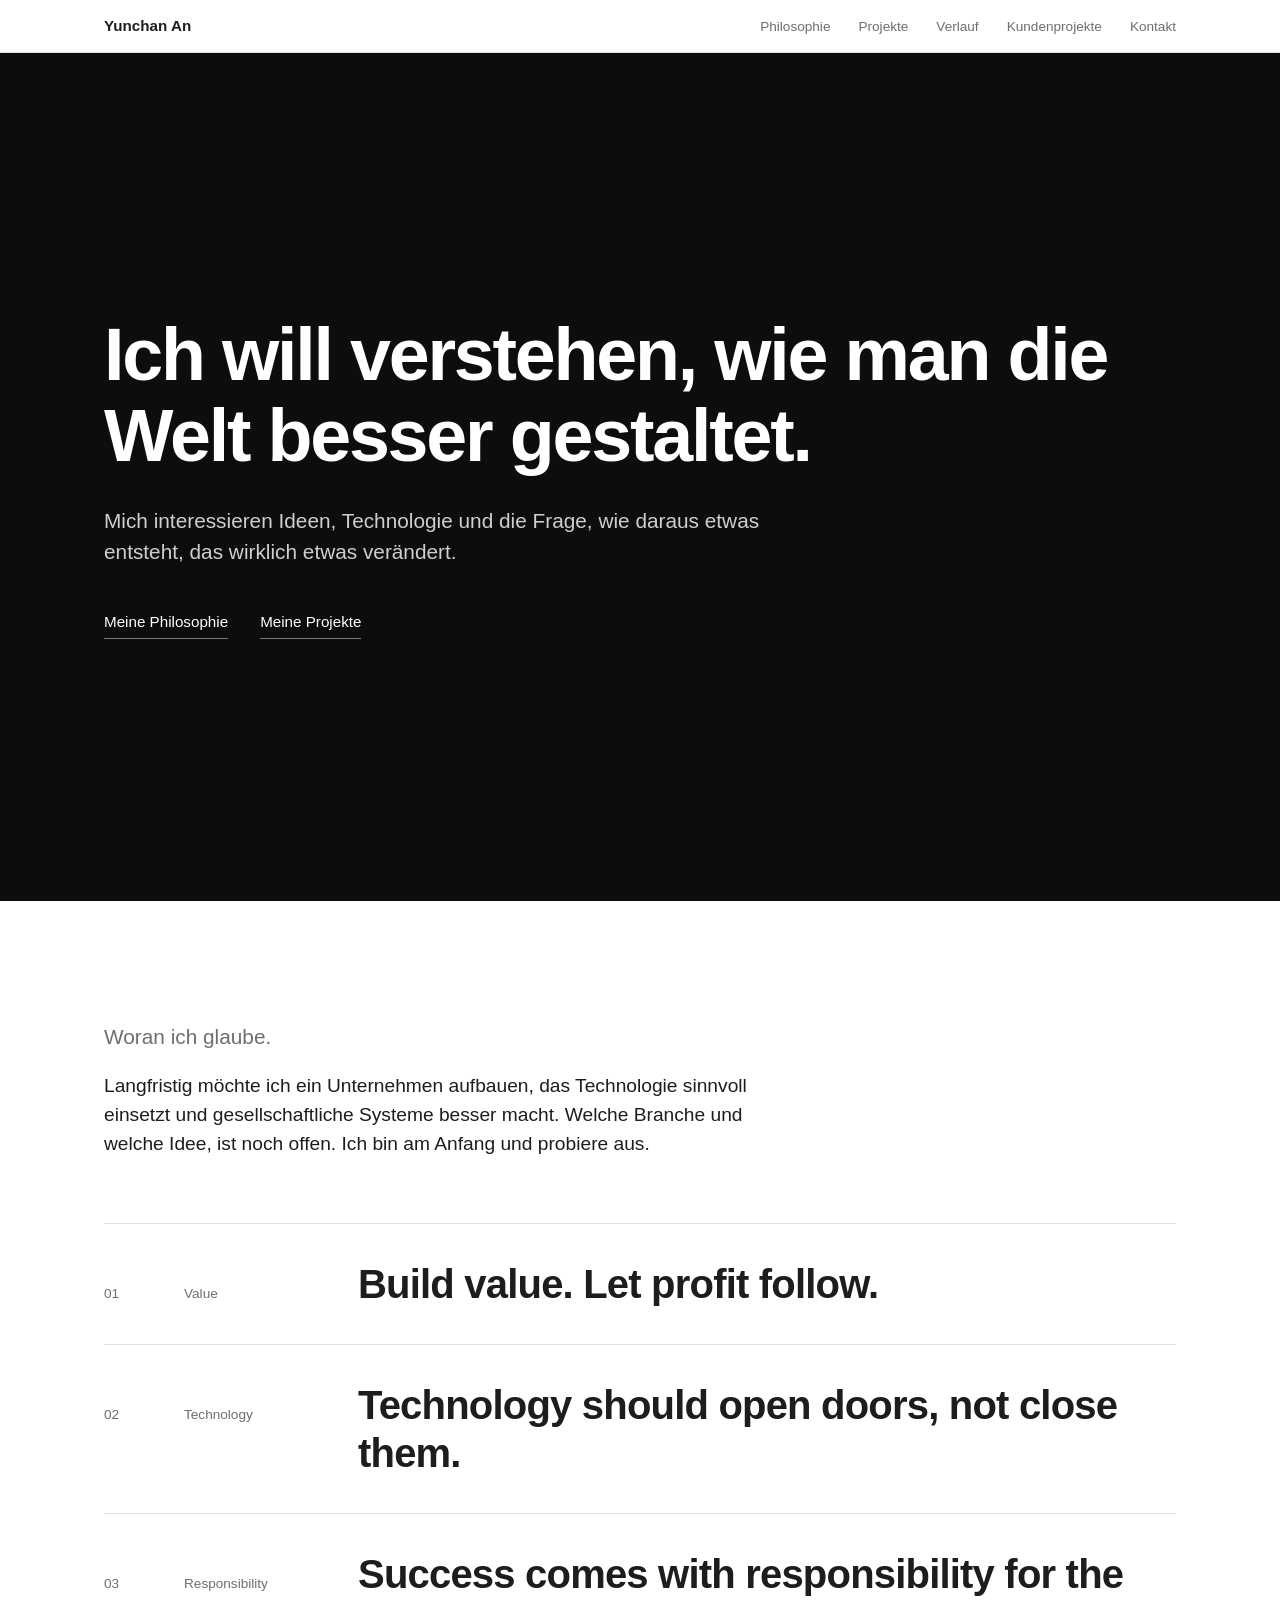
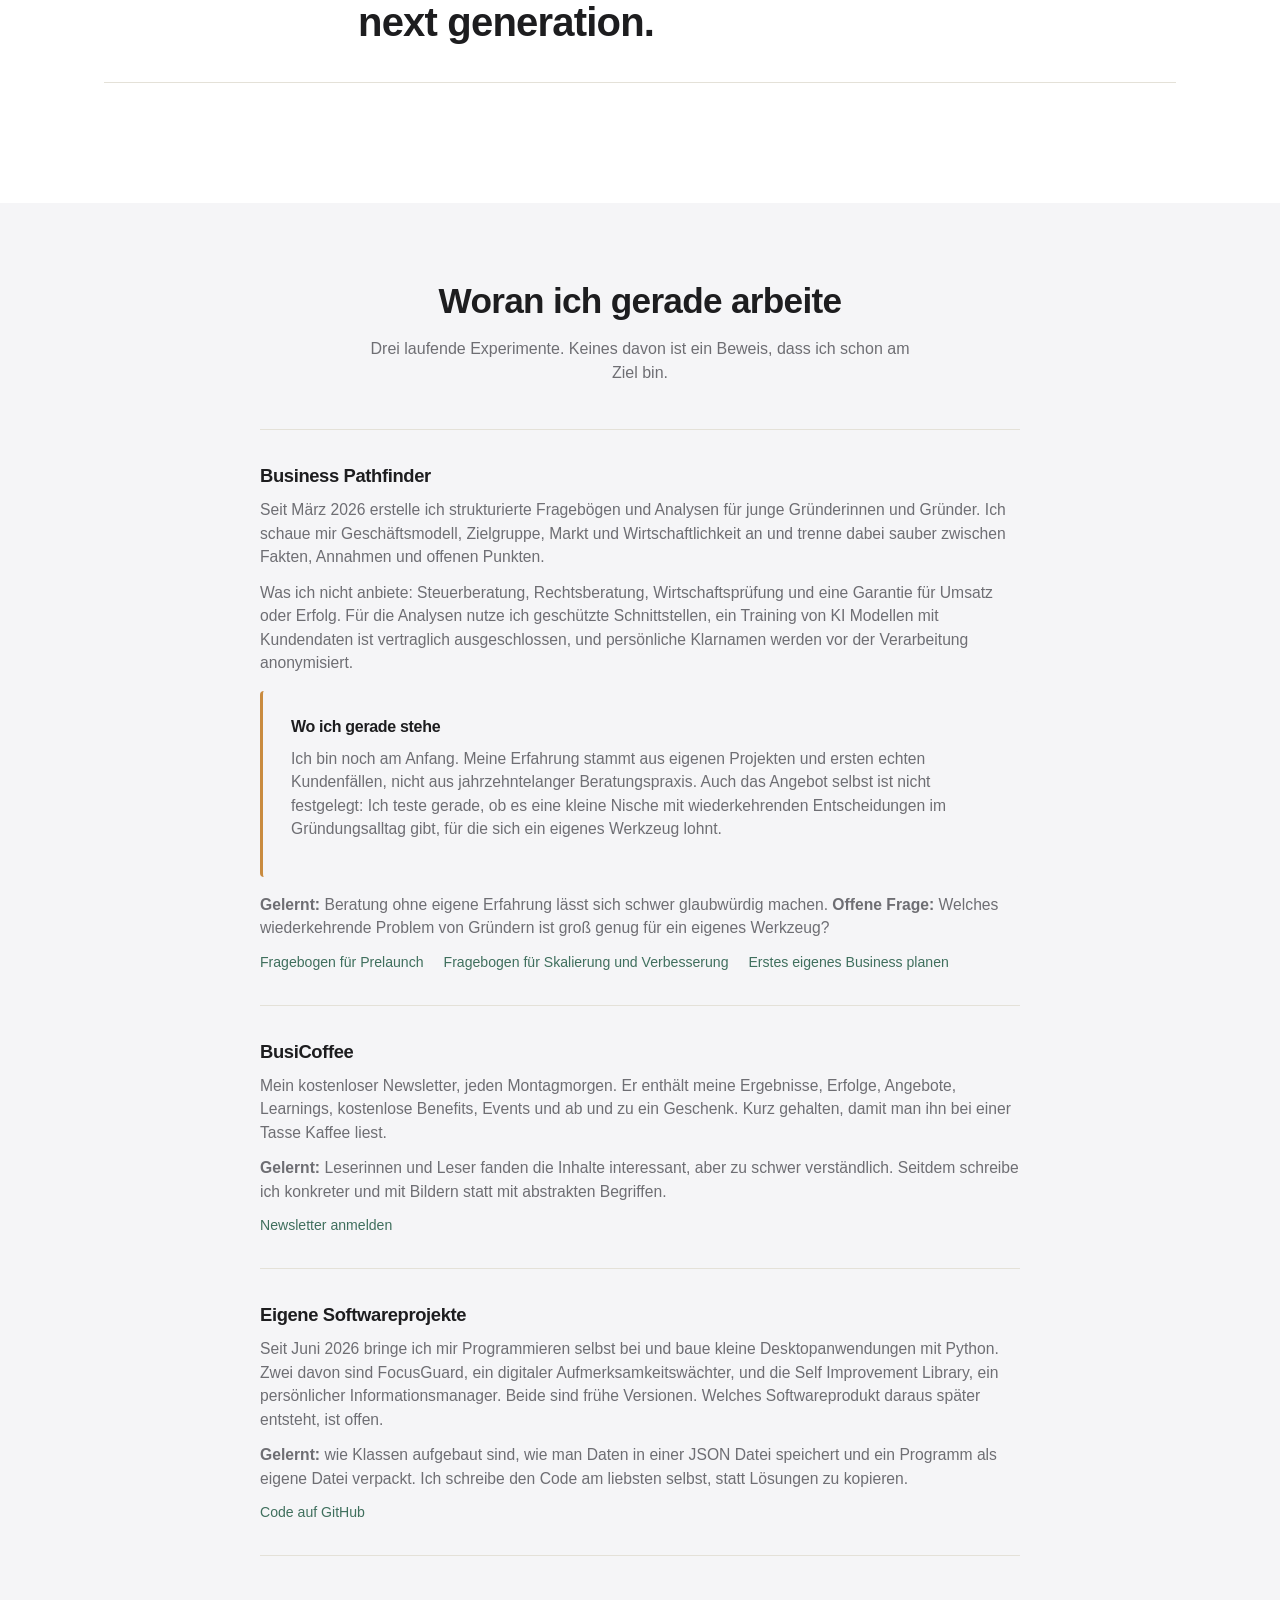
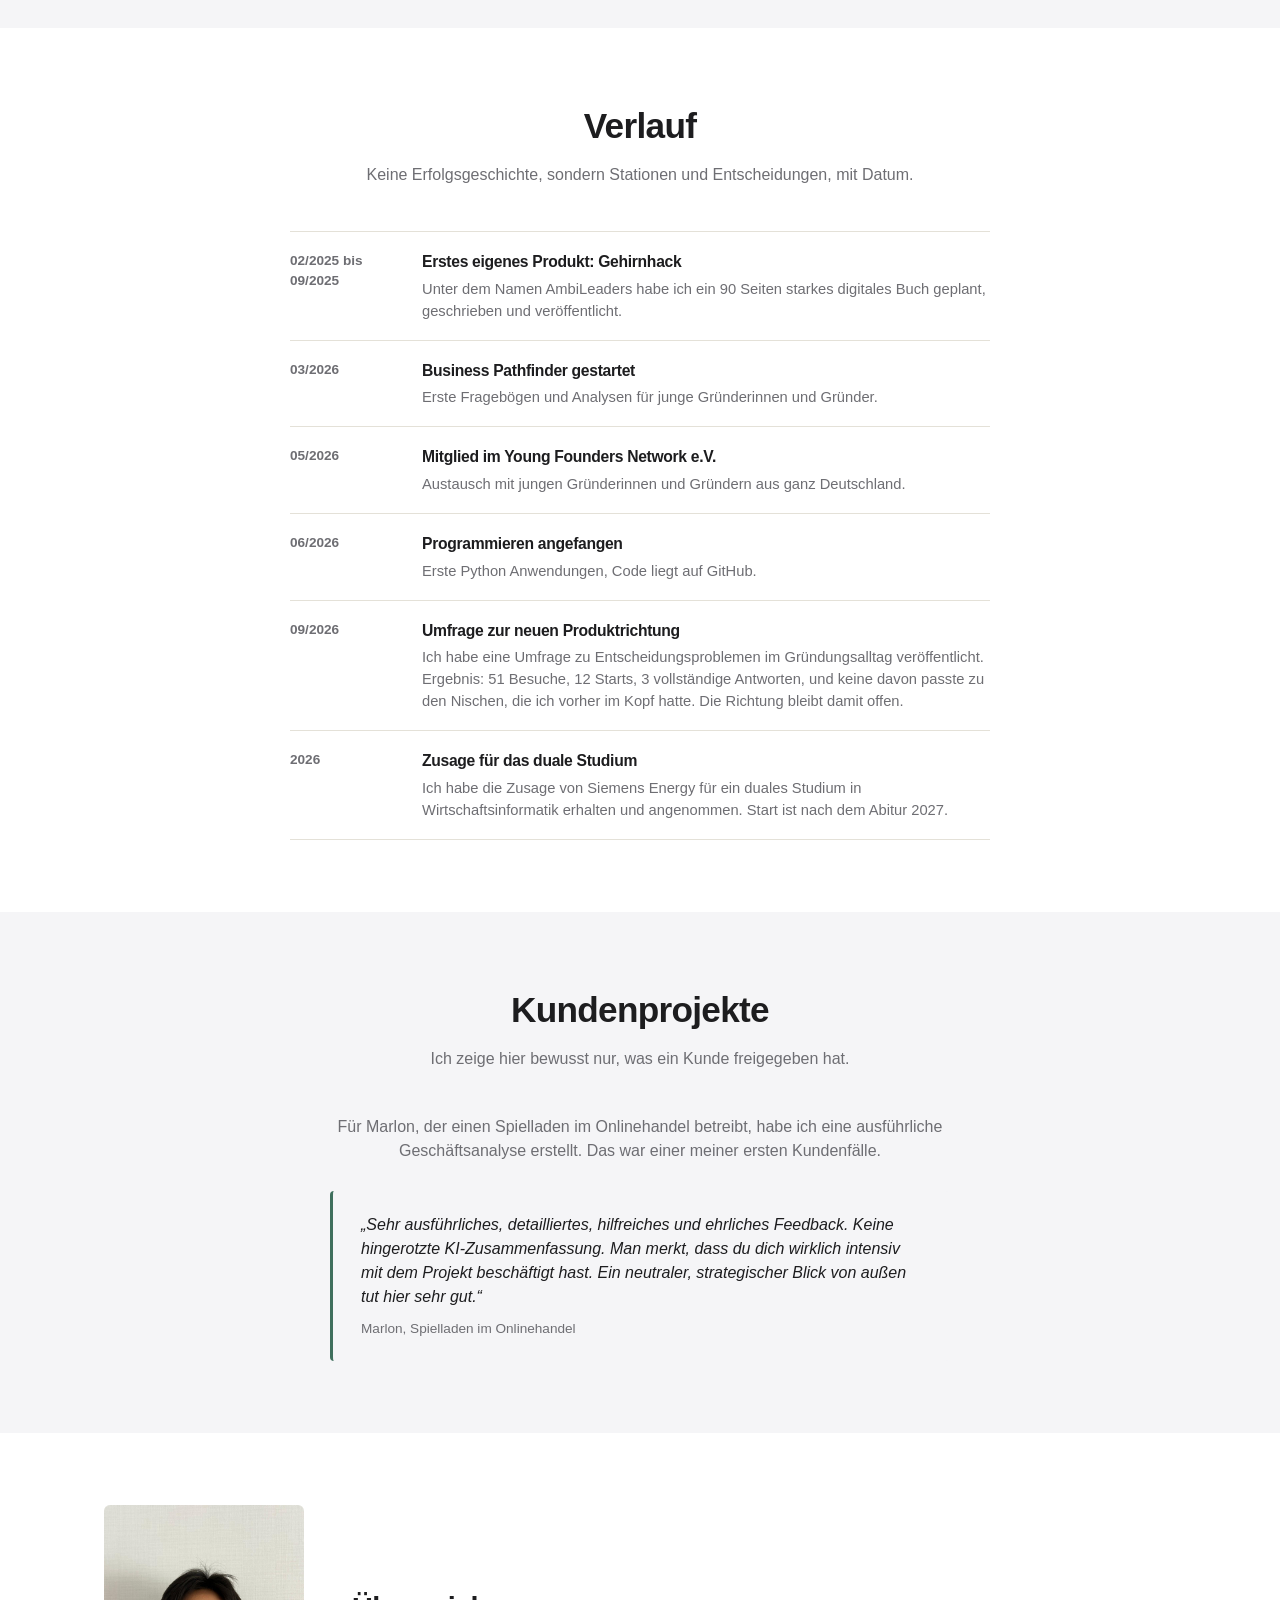
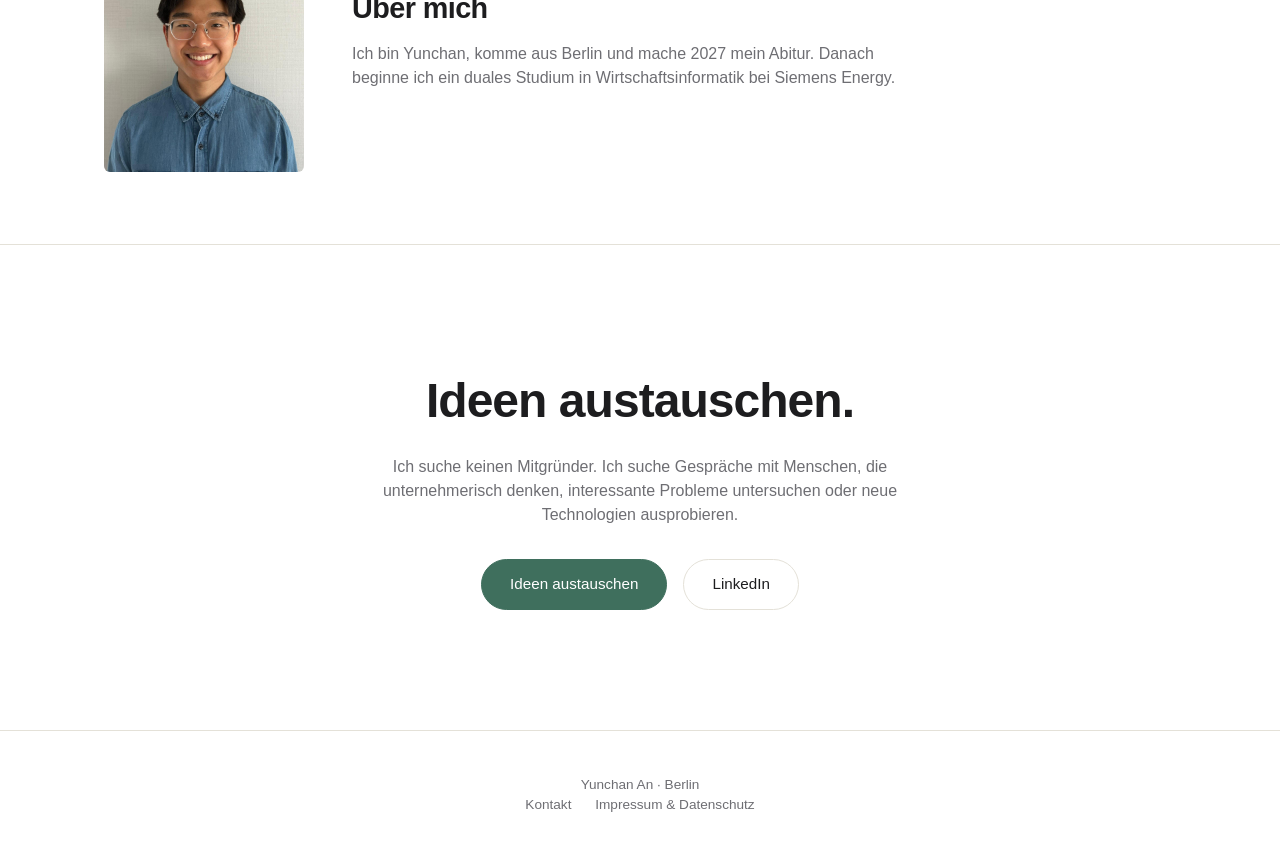
==== commit 6876a46b: "Hero mit Leitfrage und Foto Variable, Philosophieabschnitt, Lernpunkte je Projekt, Über mich und Aus" ====
--- a/index.html
+++ b/index.html
@@ -3,8 +3,8 @@
 <head>
 <meta charset="UTF-8">
 <meta name="viewport" content="width=device-width, initial-scale=1.0">
-<title>Yunchan An — Business Pathfinder, BusiCoffee und eigene Softwareprojekte</title>
-<meta name="description" content="Yunchan An, Schüler in Berlin. Hier dokumentiere ich, woran ich arbeite: Business Pathfinder, der Newsletter BusiCoffee und eigene Softwareprojekte.">
+<title>Yunchan An — Ich will verstehen, wie man die Welt besser gestaltet</title>
+<meta name="description" content="Yunchan An aus Berlin. Meine Philosophie, meine Projekte und was ich daraus lerne: Business Pathfinder, BusiCoffee und eigene Softwareprojekte.">
 <link rel="stylesheet" href="style.css">
 </head>
 <body>
@@ -15,7 +15,8 @@
     <input type="checkbox" id="nav-toggle" class="nav-toggle">
     <label for="nav-toggle" class="nav-burger" aria-label="Menü öffnen"><span></span></label>
     <ul class="navlinks">
-      <li><a href="#projekte">Woran ich arbeite</a></li>
+      <li><a href="#philosophie">Philosophie</a></li>
+      <li><a href="#projekte">Projekte</a></li>
       <li><a href="#verlauf">Verlauf</a></li>
       <li><a href="#kundenprojekte">Kundenprojekte</a></li>
       <li><a href="#kontakt">Kontakt</a></li>
@@ -23,20 +24,38 @@
   </nav>
 </header>
 
-<section class="intro" id="top">
+<section class="hero" id="top">
   <div class="wrap">
-    <div class="intro-photo">
-      <img src="images/profil-yunchan.jpg" alt="Porträt von Yunchan An" width="600" height="800">
-    </div>
-    <div class="intro-text">
-      <div class="kicker">Hallo, ich bin</div>
-      <h1>Yunchan An.</h1>
-      <p class="lede">Ich gehe in Berlin zur Schule und mache 2027 mein Abitur. Danach beginne ich ein duales Studium in Wirtschaftsinformatik bei Siemens Energy. Nebenher baue ich Business Pathfinder auf, schreibe jeden Montag den Newsletter BusiCoffee und programmiere eigene kleine Anwendungen. Nichts davon ist fertig, und genau das zeige ich hier.</p>
-      <div class="cta-row">
-        <a class="btn" href="#projekte">Woran ich arbeite</a>
-        <a class="btn ghost" href="#kontakt">Kontakt aufnehmen</a>
-      </div>
-    </div>
+    <h1>Ich will verstehen, wie man die Welt besser gestaltet.</h1>
+    <p class="lede">Mich interessieren Ideen, Technologie und die Frage, wie daraus etwas entsteht, das wirklich etwas verändert.</p>
+    <p class="hero-links">
+      <a href="#philosophie">Meine Philosophie</a>
+      <a href="#projekte">Meine Projekte</a>
+    </p>
+  </div>
+</section>
+
+<section class="philosophy" id="philosophie">
+  <div class="wrap">
+    <h2>Woran ich glaube.</h2>
+    <p class="vision">Langfristig möchte ich ein Unternehmen aufbauen, das Technologie sinnvoll einsetzt und gesellschaftliche Systeme besser macht. Welche Branche und welche Idee, ist noch offen. Ich bin am Anfang und probiere aus.</p>
+    <ol class="beliefs">
+      <li>
+        <span class="belief-num">01</span>
+        <span class="belief-label">Value</span>
+        <p lang="en">Build value. Let profit follow.</p>
+      </li>
+      <li>
+        <span class="belief-num">02</span>
+        <span class="belief-label">Technology</span>
+        <p lang="en">Technology should open doors, not close them.</p>
+      </li>
+      <li>
+        <span class="belief-num">03</span>
+        <span class="belief-label">Responsibility</span>
+        <p lang="en">Success comes with responsibility for the next generation.</p>
+      </li>
+    </ol>
   </div>
 </section>
 
@@ -44,7 +63,7 @@
   <div class="wrap">
     <div class="section-head">
       <h2>Woran ich gerade arbeite</h2>
-      <p>Drei laufende Projekte. Die Richtung ändert sich bei einigen noch, das steht jeweils dabei.</p>
+      <p>Drei laufende Experimente. Keines davon ist ein Beweis, dass ich schon am Ziel bin.</p>
     </div>
     <ul class="projects">
       <li>
@@ -55,6 +74,7 @@
           <h3 style="font-size:1rem;">Wo ich gerade stehe</h3>
           <p>Ich bin noch am Anfang. Meine Erfahrung stammt aus eigenen Projekten und ersten echten Kundenfällen, nicht aus jahrzehntelanger Beratungspraxis. Auch das Angebot selbst ist nicht festgelegt: Ich teste gerade, ob es eine kleine Nische mit wiederkehrenden Entscheidungen im Gründungsalltag gibt, für die sich ein eigenes Werkzeug lohnt.</p>
         </div>
+        <p class="learning"><strong>Gelernt:</strong> Beratung ohne eigene Erfahrung lässt sich schwer glaubwürdig machen. <strong>Offene Frage:</strong> Welches wiederkehrende Problem von Gründern ist groß genug für ein eigenes Werkzeug?</p>
         <div class="links">
           <a href="https://tally.so/r/GxAL8e" target="_blank" rel="noopener">Fragebogen für Prelaunch</a>
           <a href="https://tally.so/r/Me6xXk" target="_blank" rel="noopener">Fragebogen für Skalierung und Verbesserung</a>
@@ -64,6 +84,7 @@
       <li>
         <h3>BusiCoffee</h3>
         <p>Mein kostenloser Newsletter, jeden Montagmorgen. Er enthält meine Ergebnisse, Erfolge, Angebote, Learnings, kostenlose Benefits, Events und ab und zu ein Geschenk. Kurz gehalten, damit man ihn bei einer Tasse Kaffee liest.</p>
+        <p class="learning"><strong>Gelernt:</strong> Leserinnen und Leser fanden die Inhalte interessant, aber zu schwer verständlich. Seitdem schreibe ich konkreter und mit Bildern statt mit abstrakten Begriffen.</p>
         <div class="links">
           <a href="https://tally.so/r/2EJDaj" target="_blank" rel="noopener">Newsletter anmelden</a>
         </div>
@@ -71,6 +92,7 @@
       <li>
         <h3>Eigene Softwareprojekte</h3>
         <p>Seit Juni 2026 bringe ich mir Programmieren selbst bei und baue kleine Desktopanwendungen mit Python. Zwei davon sind FocusGuard, ein digitaler Aufmerksamkeitswächter, und die Self Improvement Library, ein persönlicher Informationsmanager. Beide sind frühe Versionen. Welches Softwareprodukt daraus später entsteht, ist offen.</p>
+        <p class="learning"><strong>Gelernt:</strong> wie Klassen aufgebaut sind, wie man Daten in einer JSON Datei speichert und ein Programm als eigene Datei verpackt. Ich schreibe den Code am liebsten selbst, statt Lösungen zu kopieren.</p>
         <div class="links">
           <a href="https://github.com/yunchan-an-dev" target="_blank" rel="noopener">Code auf GitHub</a>
         </div>
@@ -83,7 +105,7 @@
   <div class="wrap">
     <div class="section-head">
       <h2>Verlauf</h2>
-      <p>Stationen und Entscheidungen der letzten Monate, mit Datum.</p>
+      <p>Keine Erfolgsgeschichte, sondern Stationen und Entscheidungen, mit Datum.</p>
     </div>
     <ul class="timeline">
       <li>
@@ -128,14 +150,24 @@
   </div>
 </section>
 
-<section id="kontakt">
-  <div class="wrap" style="text-align:center;">
-    <div class="section-head">
-      <h2>Kontakt</h2>
-      <p>Schreib mir eine Nachricht oder frag ein kurzes Gespräch an. Ich antworte persönlich.</p>
+<section class="about" id="ueber-mich">
+  <div class="wrap">
+    <div class="intro-photo">
+      <img src="images/profil-yunchan.jpg" alt="Porträt von Yunchan An" width="600" height="800">
     </div>
+    <div class="intro-text">
+      <h2>Über mich</h2>
+      <p class="lede">Ich bin Yunchan, komme aus Berlin und mache 2027 mein Abitur. Danach beginne ich ein duales Studium in Wirtschaftsinformatik bei Siemens Energy.</p>
+    </div>
+  </div>
+</section>
+
+<section class="contact" id="kontakt">
+  <div class="wrap">
+    <h2>Ideen austauschen.</h2>
+    <p class="lede">Ich suche keinen Mitgründer. Ich suche Gespräche mit Menschen, die unternehmerisch denken, interessante Probleme untersuchen oder neue Technologien ausprobieren.</p>
     <div class="cta-row" style="justify-content:center;">
-      <a class="btn" href="mailto:hello.business.pathfinder@gmail.com?subject=Nachricht%20von%20deiner%20Website">Mail schreiben</a>
+      <a class="btn" href="mailto:hello.business.pathfinder@gmail.com?subject=Ideen%20austauschen">Ideen austauschen</a>
       <a class="btn ghost" href="https://www.linkedin.com/in/yunchan-an-642a49323/" target="_blank" rel="noopener">LinkedIn</a>
     </div>
   </div>
--- a/style.css
+++ b/style.css
@@ -77,20 +77,79 @@
 .btn.ghost { background: transparent; color: var(--ink); border-color: var(--hairline); }
 .cta-row { display: flex; gap: 16px; flex-wrap: wrap; }
 
-/* Intro / Hero: redaktionell, Foto neben Text, kein Overlay, keine Animation */
-.intro { padding: 92px 24px 64px; }
-.intro .wrap { display: flex; align-items: center; gap: 56px; }
-.intro-photo { flex: 0 0 280px; }
-.intro-photo img { border-radius: 10px; }
+/* Hero: ohne Foto ruhig dunkel, Foto später über eine einzige Variable.
+   Foto einsetzen:  .hero { --hero-image: url('images/hero.jpg'); }
+   Overlay stärker oder schwächer: --hero-overlay (0 bis 1). Helles Overlay: --hero-overlay-color. */
+.hero {
+  --hero-image: none;
+  --hero-overlay: 0.5;
+  --hero-overlay-color: 10, 10, 12;
+  position: relative; isolation: isolate;
+  min-height: calc(100vh - 52px); min-height: calc(100svh - 52px);
+  display: flex; align-items: center;
+  padding: 96px 0;
+  background: #101112; color: #fff;
+}
+.hero::before {
+  content: ''; position: absolute; inset: 0; z-index: -2;
+  background-image: var(--hero-image); background-size: cover; background-position: center;
+}
+.hero::after {
+  content: ''; position: absolute; inset: 0; z-index: -1;
+  background: rgba(var(--hero-overlay-color), var(--hero-overlay));
+}
+.hero .wrap { width: 100%; }
+.hero h1 {
+  font-size: clamp(2.2rem, 6.2vw, 4.6rem); line-height: 1.1; letter-spacing: -0.03em;
+  max-width: 15em; margin-bottom: 28px;
+}
+.hero .lede { font-size: clamp(1.05rem, 2vw, 1.3rem); color: rgba(255,255,255,0.8); max-width: 34em; margin: 0 0 44px; }
+.hero-links { display: flex; gap: 32px; flex-wrap: wrap; margin: 0; }
+.hero-links a {
+  color: #fff; text-decoration: none; font-size: 0.95rem;
+  padding-bottom: 4px; border-bottom: 1px solid rgba(255,255,255,0.45);
+}
+.hero-links a:hover, .hero-links a:focus-visible { border-bottom-color: #fff; }
+
+/* Philosophie: Typografie statt Karten */
+.philosophy { padding: 120px 0; }
+.philosophy h2 { font-size: clamp(1.1rem, 2vw, 1.3rem); color: var(--muted); font-weight: 500; letter-spacing: 0; margin-bottom: 20px; }
+.vision { font-size: clamp(1.05rem, 1.8vw, 1.2rem); color: var(--ink); max-width: 34em; margin: 0 0 64px; }
+.beliefs { list-style: none; margin: 0; padding: 0; }
+.beliefs li {
+  display: grid; grid-template-columns: 56px 150px 1fr; gap: 0 24px; align-items: baseline;
+  padding: 36px 0; border-top: 1px solid var(--hairline);
+}
+.beliefs li:last-child { border-bottom: 1px solid var(--hairline); }
+.belief-num, .belief-label { font-size: 0.85rem; color: var(--muted); }
+.beliefs p { margin: 0; font-size: clamp(1.5rem, 3.6vw, 2.5rem); line-height: 1.2; letter-spacing: -0.02em; font-weight: 600; }
+
+/* Learnings pro Projekt */
+.learning { font-size: 0.92rem; }
+
+/* Über mich: Foto neben kurzem Text */
+.about { padding: 72px 0; }
+.about .wrap { display: flex; align-items: center; gap: 48px; }
+.intro-photo { flex: 0 0 200px; }
+.intro-photo img { border-radius: 6px; }
 .intro-text { flex: 1; min-width: 0; }
-.intro-text .kicker { margin-bottom: 14px; }
-.intro-text h1 { font-size: clamp(2rem, 4.2vw, 3rem); line-height: 1.18; margin-bottom: 18px; }
-.intro-text p.lede { font-size: 1.08rem; color: var(--muted); max-width: 560px; margin: 0 0 28px; }
+.intro-text h2 { font-size: clamp(1.4rem, 3vw, 1.8rem); margin-bottom: 12px; }
+.intro-text .lede { color: var(--muted); max-width: 34em; margin: 0; }
+
+/* Austausch / Kontakt */
+.contact { padding: 120px 0; text-align: center; border-top: 1px solid var(--hairline); }
+.contact h2 { font-size: clamp(1.8rem, 4.5vw, 3rem); margin-bottom: 18px; }
+.contact .lede { color: var(--muted); max-width: 34em; margin: 0 auto 32px; }
 
 @media (max-width: 760px) {
-  .intro { padding: 56px 24px 40px; }
-  .intro .wrap { flex-direction: column; gap: 28px; text-align: left; }
-  .intro-photo { flex-basis: auto; width: 180px; }
+  .hero { padding: 64px 0; }
+  .philosophy { padding: 72px 0; }
+  .vision { margin-bottom: 40px; }
+  .beliefs li { grid-template-columns: 1fr; gap: 6px; padding: 28px 0; }
+  .beliefs .belief-num, .beliefs .belief-label { display: inline; }
+  .about .wrap { flex-direction: column; align-items: flex-start; gap: 24px; }
+  .intro-photo { flex-basis: auto; width: 140px; }
+  .contact { padding: 72px 0; }
 }
 
 /* Statement-Abschnitte (Übergabe-Texte, Abschlussabsätze) */
